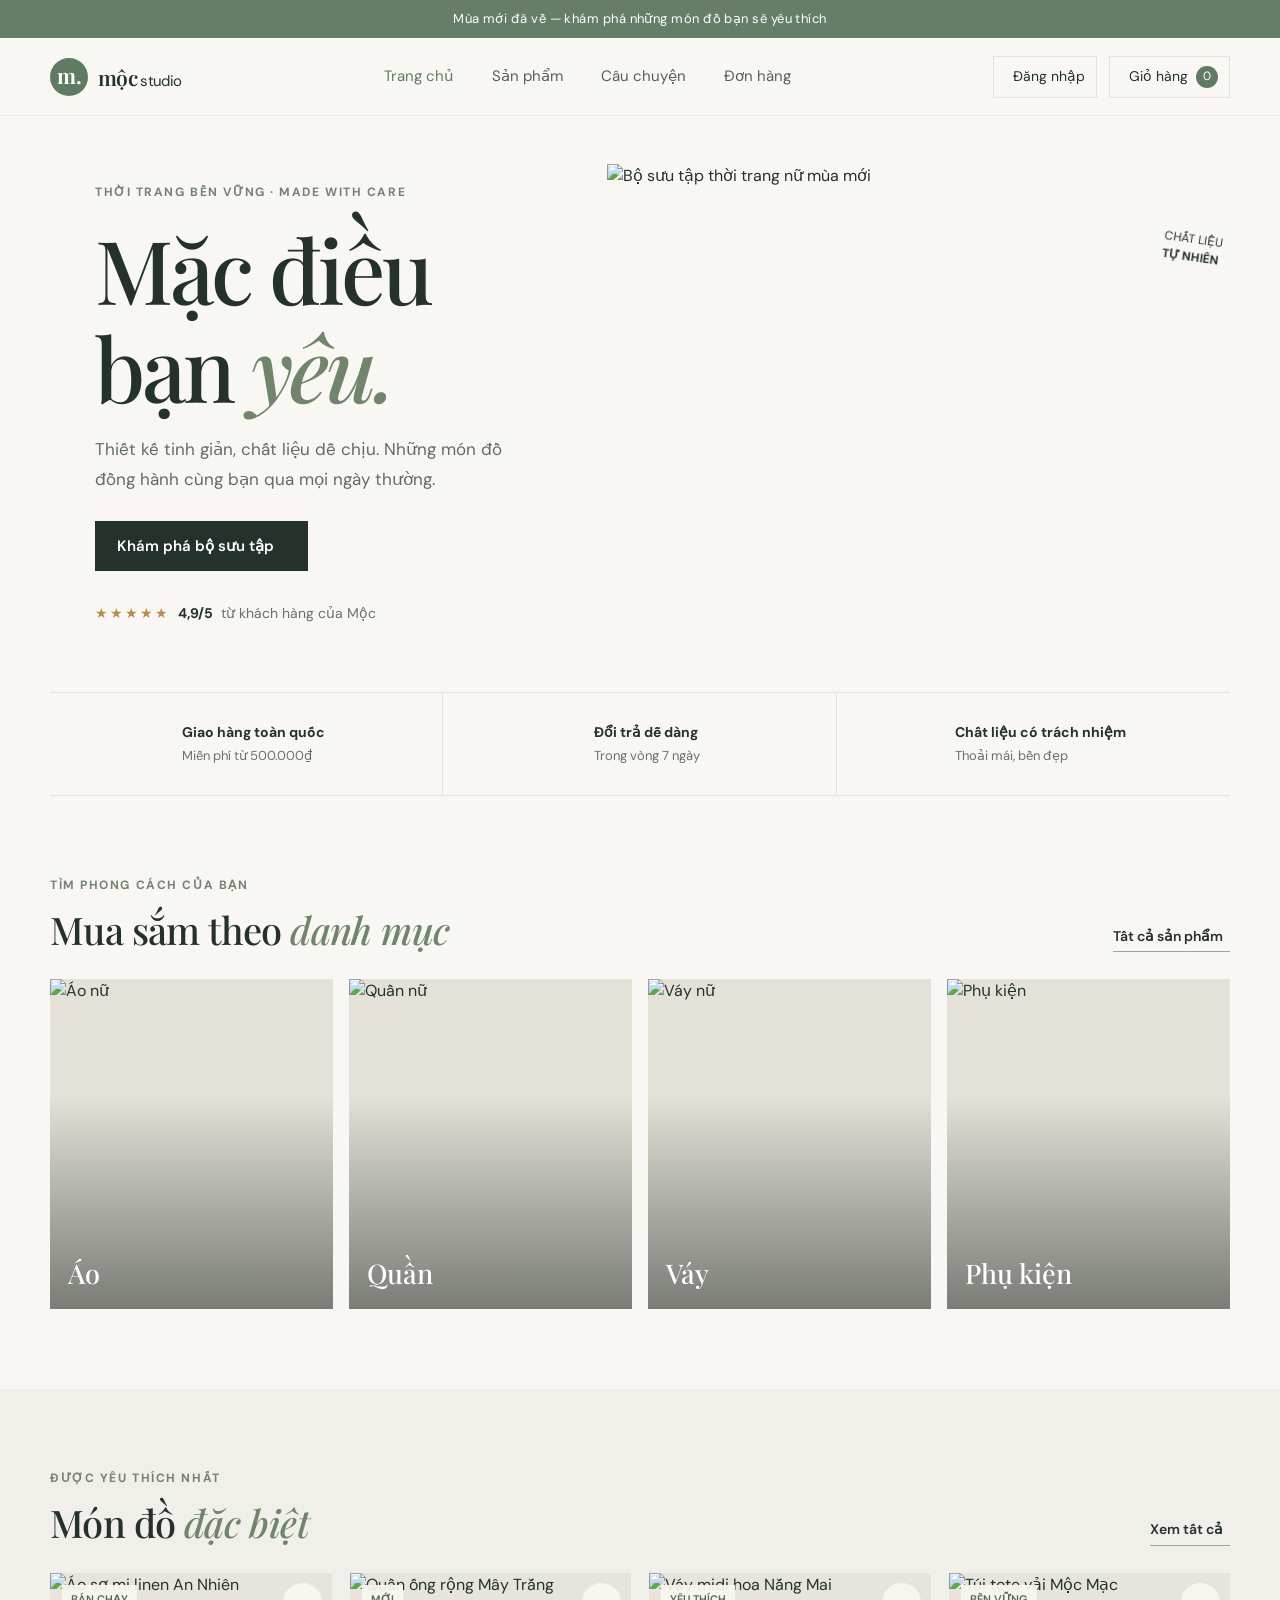
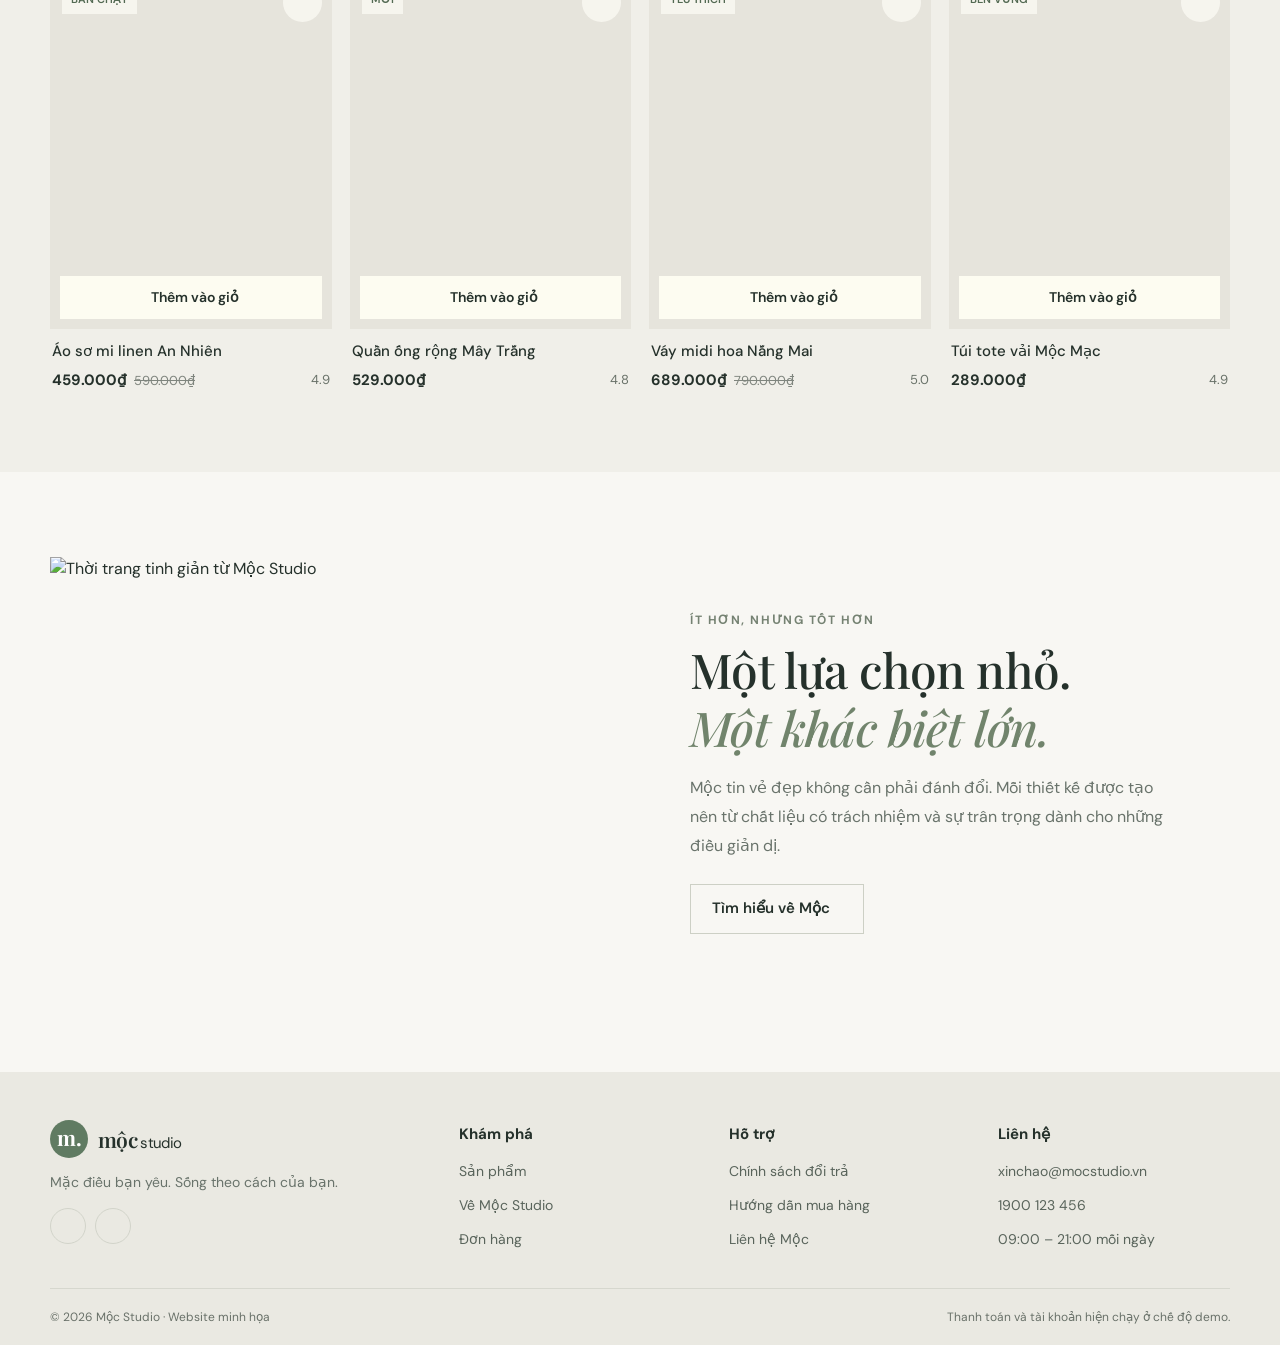
==== index.html @ c6d2988d "Add Mộc Studio storefront" ====
<!doctype html>
<html lang="vi">

<head>
  <meta charset="utf-8">
  <meta name="viewport" content="width=device-width, initial-scale=1">
  <meta name="description"
    content="Mộc Studio — thời trang nữ tối giản, chất liệu tự nhiên, dành cho nhịp sống hiện đại.">
  <meta name="theme-color" content="#f7f6f2">
  <title>Mộc Studio — Mặc điều bạn yêu</title>
  <link rel="preconnect" href="https://fonts.googleapis.com">
  <link rel="preconnect" href="https://fonts.gstatic.com" crossorigin>
  <link
    href="https://fonts.googleapis.com/css2?family=DM+Sans:wght@400;500;600;700&family=Playfair+Display:wght@500;600;700&display=swap"
    rel="stylesheet">
  <link rel="stylesheet" href="styles.css">
  <script src="https://unpkg.com/lucide@latest" defer></script>
  <script src="js/data.js" defer></script>
  <script src="js/auth.js" defer></script>
  <script src="js/ui.js" defer></script>
  <script src="js/home.js" defer></script>
</head>

<body>
  <div class="announcement">Mùa mới đã về — khám phá những món đồ bạn sẽ yêu thích</div>
  <div id="site-header"></div>
  <main>
    <section class="hero page-wrap">
      <div class="hero-copy">
        <p class="eyebrow">THỜI TRANG BỀN VỮNG · MADE WITH CARE</p>
        <h1>Mặc điều<br>bạn <em>yêu.</em></h1>
        <p class="lead">Thiết kế tinh giản, chất liệu dễ chịu. Những món đồ đồng hành cùng bạn qua mọi ngày thường.</p>
        <a class="button button-dark" href="products.html">Khám phá bộ sưu tập <i data-lucide="arrow-right"></i></a>
        <div class="hero-proof"><span>★★★★★</span><strong>4,9/5</strong><span>từ khách hàng của Mộc</span></div>
      </div>
      <div class="hero-photo">
        <img src="https://images.unsplash.com/photo-1483985988355-763728e1935b?auto=format&fit=crop&w=1200&q=85"
          alt="Bộ sưu tập thời trang nữ mùa mới">
        <span class="photo-note">CHẤT LIỆU<br><strong>TỰ NHIÊN</strong></span>
      </div>
    </section>
    <section class="benefits page-wrap" aria-label="Lợi ích mua sắm">
      <div><i data-lucide="truck"></i><span><strong>Giao hàng toàn quốc</strong><small>Miễn phí từ
            500.000₫</small></span></div>
      <div><i data-lucide="refresh-cw"></i><span><strong>Đổi trả dễ dàng</strong><small>Trong vòng 7 ngày</small></span>
      </div>
      <div><i data-lucide="leaf"></i><span><strong>Chất liệu có trách nhiệm</strong><small>Thoải mái, bền
            đẹp</small></span></div>
    </section>
    <section class="page-wrap section-space">
      <div class="section-head">
        <div>
          <p class="eyebrow">TÌM PHONG CÁCH CỦA BẠN</p>
          <h2>Mua sắm theo <em>danh mục</em></h2>
        </div><a class="text-link" href="products.html">Tất cả sản phẩm <i data-lucide="arrow-up-right"></i></a>
      </div>
      <div class="category-grid">
        <a class="category-card" href="products.html?category=Áo"><img
            src="https://images.unsplash.com/photo-1564257577-6a1a4a4d10a1?auto=format&fit=crop&w=700&q=80" alt="Áo nữ"
            loading="lazy"><span>Áo <i data-lucide="arrow-up-right"></i></span></a>
        <a class="category-card" href="products.html?category=Quần"><img
            src="https://images.unsplash.com/photo-1541099649105-f69ad21f3246?auto=format&fit=crop&w=700&q=80"
            alt="Quần nữ" loading="lazy"><span>Quần <i data-lucide="arrow-up-right"></i></span></a>
        <a class="category-card" href="products.html?category=Váy"><img
            src="https://images.unsplash.com/photo-1595777457583-95e059d581b8?auto=format&fit=crop&w=700&q=80"
            alt="Váy nữ" loading="lazy"><span>Váy <i data-lucide="arrow-up-right"></i></span></a>
        <a class="category-card" href="products.html?category=Phụ%20kiện"><img
            src="https://images.unsplash.com/photo-1490481651871-ab68de25d43d?auto=format&fit=crop&w=700&q=80"
            alt="Phụ kiện" loading="lazy"><span>Phụ kiện <i data-lucide="arrow-up-right"></i></span></a>
      </div>
    </section>
    <section class="muted-section section-space">
      <div class="page-wrap">
        <div class="section-head">
          <div>
            <p class="eyebrow">ĐƯỢC YÊU THÍCH NHẤT</p>
            <h2>Món đồ <em>đặc biệt</em></h2>
          </div><a class="text-link" href="products.html">Xem tất cả <i data-lucide="arrow-up-right"></i></a>
        </div>
        <div class="product-grid" id="featured-products" aria-live="polite"></div>
      </div>
    </section>
    <section class="story-strip page-wrap">
      <img src="https://images.unsplash.com/photo-1539109136881-3be0616acf4b?auto=format&fit=crop&w=900&q=85"
        alt="Thời trang tinh giản từ Mộc Studio" loading="lazy">
      <div>
        <p class="eyebrow">ÍT HƠN, NHƯNG TỐT HƠN</p>
        <h2>Một lựa chọn nhỏ.<br><em>Một khác biệt lớn.</em></h2>
        <p>Mộc tin vẻ đẹp không cần phải đánh đổi. Mỗi thiết kế được tạo nên từ chất liệu có trách nhiệm và sự trân
          trọng dành cho những điều giản dị.</p><a class="button button-outline" href="about.html">Tìm hiểu về Mộc <i
            data-lucide="arrow-right"></i></a>
      </div>
    </section>
  </main>
  <div id="site-footer"></div>
  <div id="toast" class="toast" role="status" aria-live="polite"></div>
</body>

</html>
---- styles.css ----
:root {
  --ink: #25312b;
  --muted: #69736b;
  --paper: #f8f7f3;
  --white: #fff;
  --green: #607b62;
  --line: #e4e4dc;
  --serif: "Playfair Display", Georgia, serif;
  --sans: "DM Sans", Arial, sans-serif;
  --content: 1180px;
}

* {
  box-sizing: border-box;
}

html {
  scroll-behavior: smooth;
  scroll-padding-top: 100px;
}

body {
  margin: 0;
  color: var(--ink);
  background: var(--paper);
  font: 16px/1.55 var(--sans);
  -webkit-font-smoothing: antialiased;
}

button,
input,
select,
textarea {
  font: inherit;
}

button,
a {
  -webkit-tap-highlight-color: transparent;
}

button:focus-visible,
a:focus-visible,
input:focus-visible,
select:focus-visible,
textarea:focus-visible {
  outline: 3px solid #82957a;
  outline-offset: 3px;
}

a {
  color: inherit;
  text-decoration: none;
}

button {
  color: inherit;
}

img {
  max-width: 100%;
}

h1,
h2,
h3,
p {
  margin-top: 0;
}

h1,
h2 {
  line-height: 1.2;
}

h1 {
  margin-bottom: 14px;
  font: 500 clamp(38px, 5.3vw, 64px)/1.12 var(--serif);
  letter-spacing: -1.3px;
}

h2 {
  font: 500 clamp(28px, 3vw, 38px)/1.2 var(--serif);
  letter-spacing: -.6px;
}

h1 em,
h2 em {
  color: #71846c;
  font-weight: 500;
}

.page-wrap {
  width: min(var(--content), 100% - 64px);
  margin-inline: auto;
}

.page-main {
  min-height: 55vh;
  padding-top: 30px;
  padding-bottom: 85px;
}

.announcement {
  padding: 9px 20px;
  background: #667e68;
  color: white;
  text-align: center;
  font-size: 13px;
  letter-spacing: .035em;
}

.site-header {
  position: sticky;
  top: 0;
  z-index: 20;
  height: 78px;
  padding: 0 max(32px, calc((100vw - var(--content))/2));
  display: flex;
  align-items: center;
  justify-content: space-between;
  gap: 25px;
  border-bottom: 1px solid #25312b10;
  background: #f8f7f3f5;
  backdrop-filter: blur(12px);
}

.brand {
  display: inline-flex;
  flex: 0 0 auto;
  align-items: center;
  gap: 10px;
}

.brand-mark {
  width: 38px;
  height: 38px;
  display: grid;
  place-items: center;
  border-radius: 50%;
  background: var(--green);
  color: white;
  font: 700 21px var(--serif);
  padding-bottom: 4px;
}

.brand-name {
  font: 600 21px var(--serif);
  letter-spacing: -.6px;
}

.brand-name span {
  margin-left: 3px;
  font: 400 15px var(--sans);
}

.main-nav {
  display: flex;
  align-items: center;
  gap: clamp(18px, 3vw, 38px);
}

.nav-link {
  padding: 8px 0;
  color: #566058;
  font-size: 15px;
  transition: color .2s;
}

.nav-link:hover,
.nav-link.active {
  color: var(--green);
}

.header-actions {
  display: flex;
  align-items: center;
  gap: 12px;
}

.header-account,
.header-cart,
.mobile-menu-button {
  min-height: 42px;
  display: inline-flex;
  align-items: center;
  justify-content: center;
  gap: 8px;
  padding: 0 11px;
  border: 1px solid var(--line);
  background: transparent;
  cursor: pointer;
  font-size: 14px;
}

.header-account:hover,
.header-cart:hover,
.mobile-menu-button:hover {
  background: white;
}

.header-account svg,
.header-cart svg,
.mobile-menu-button svg {
  width: 18px;
  height: 18px;
}

.cart-count {
  min-width: 22px;
  height: 22px;
  display: inline-grid;
  place-items: center;
  padding: 0 5px;
  border-radius: 20px;
  background: var(--green);
  color: white;
  font-size: 12px;
}

.mobile-menu-button {
  display: none;
}

.site-footer {
  padding: 48px 0 0;
  background: #eae9e2;
}

.footer-main {
  display: grid;
  grid-template-columns: 1.6fr 1fr 1fr 1fr;
  gap: 38px;
  padding-bottom: 38px;
}

.footer-brand p {
  margin: 14px 0;
  color: var(--muted);
  font-size: 14px;
}

.footer-socials {
  display: flex;
  gap: 9px;
}

.footer-socials a {
  width: 36px;
  height: 36px;
  display: grid;
  place-items: center;
  border: 1px solid #d2d4ca;
  border-radius: 50%;
}

.footer-socials svg {
  width: 17px;
}

.footer-column {
  display: grid;
  align-content: start;
  justify-items: start;
  gap: 12px;
  color: #59645b;
  font-size: 14px;
}

.footer-column strong {
  margin: 3px 0;
  color: var(--ink);
  font-size: 15px;
}

.footer-column a:hover {
  color: var(--green);
}

.footer-bottom {
  min-height: 57px;
  display: flex;
  align-items: center;
  justify-content: space-between;
  gap: 15px;
  border-top: 1px solid #d6d7ce;
  color: #697169;
  font-size: 12px;
}

.eyebrow {
  margin-bottom: 12px;
  color: #758272;
  font-size: 12px;
  font-weight: 700;
  letter-spacing: .13em;
}

.lead {
  max-width: 600px;
  color: #626c64;
  font-size: 18px;
  line-height: 1.75;
}

.button {
  min-height: 50px;
  display: inline-flex;
  align-items: center;
  justify-content: center;
  gap: 12px;
  padding: 0 21px;
  border: 1px solid transparent;
  cursor: pointer;
  font-size: 15px;
  font-weight: 600;
  transition: transform .2s, background .2s, border-color .2s;
}

.button:hover {
  transform: translateY(-2px);
}

.button svg {
  width: 18px;
  height: 18px;
}

.button-dark {
  background: var(--ink);
  color: white;
}

.button-dark:hover {
  background: #3e5944;
}

.button-outline {
  border-color: #cdd0c5;
  background: transparent;
  color: var(--ink);
}

.button-outline:hover {
  border-color: var(--green);
  background: white;
}

.full-width {
  width: 100%;
}

.hero {
  min-height: 555px;
  display: grid;
  grid-template-columns: .9fr 1.1fr;
  align-items: center;
  gap: 48px;
  padding-top: 48px;
  padding-bottom: 48px;
}

.hero-copy {
  padding-left: clamp(0px, 4vw, 45px);
}

.hero h1 {
  margin: 18px 0;
  font-size: clamp(59px, 7vw, 88px);
  letter-spacing: -3px;
}

.hero-copy>.lead {
  max-width: 430px;
  margin-bottom: 27px;
  font-size: 17px;
}

.hero-photo {
  height: 480px;
  position: relative;
}

.hero-photo>img {
  width: 100%;
  height: 100%;
  object-fit: cover;
}

.photo-note {
  position: absolute;
  top: 32px;
  right: -15px;
  width: 105px;
  height: 105px;
  display: grid;
  place-content: center;
  border-radius: 50%;
  background: var(--paper);
  font-size: 12px;
  line-height: 1.45;
  transform: rotate(8deg);
}

.hero-proof {
  display: flex;
  align-items: center;
  gap: 8px;
  margin-top: 32px;
  color: var(--muted);
  font-size: 14px;
}

.hero-proof span:first-child {
  color: #b58d49;
  letter-spacing: 2px;
}

.hero-proof strong {
  color: var(--ink);
}

.benefits {
  min-height: 104px;
  display: grid;
  grid-template-columns: repeat(3, 1fr);
  border-top: 1px solid var(--line);
  border-bottom: 1px solid var(--line);
}

.benefits>div {
  display: flex;
  align-items: center;
  justify-content: center;
  gap: 15px;
  border-right: 1px solid var(--line);
}

.benefits>div:last-child {
  border: 0;
}

.benefits svg {
  width: 25px;
  height: 25px;
  color: var(--green);
}

.benefits span {
  display: grid;
  gap: 3px;
}

.benefits strong {
  font-size: 14px;
}

.benefits small {
  color: var(--muted);
  font-size: 13px;
}

.section-space {
  padding-top: 80px;
  padding-bottom: 80px;
}

.section-head {
  display: flex;
  align-items: end;
  justify-content: space-between;
  gap: 20px;
  margin-bottom: 27px;
}

.section-head h2 {
  margin-bottom: 0;
}

.text-link {
  display: inline-flex;
  align-items: center;
  gap: 7px;
  border-bottom: 1px solid #9da795;
  padding-bottom: 4px;
  font-size: 14px;
  font-weight: 600;
  white-space: nowrap;
}

.text-link svg {
  width: 16px;
}

.category-grid {
  display: grid;
  grid-template-columns: repeat(4, minmax(0, 1fr));
  gap: 16px;
}

.category-card {
  height: clamp(220px, 27vw, 330px);
  position: relative;
  overflow: hidden;
  background: #e3e1d8;
}

.category-card::after {
  position: absolute;
  inset: 35% 0 0;
  background: linear-gradient(transparent, #101a1580);
  content: "";
}

.category-card img {
  width: 100%;
  height: 100%;
  object-fit: cover;
  transition: transform .4s;
}

.category-card:hover img {
  transform: scale(1.04);
}

.category-card>span {
  position: absolute;
  z-index: 1;
  right: 18px;
  bottom: 18px;
  left: 18px;
  display: flex;
  justify-content: space-between;
  align-items: center;
  color: white;
  font: 500 27px var(--serif);
}

.category-card svg {
  width: 19px;
}

.muted-section {
  background: #f0efe9;
}

.product-grid {
  display: grid;
  grid-template-columns: repeat(4, minmax(0, 1fr));
  gap: 24px 18px;
}

.product-card {
  min-width: 0;
  animation: rise-in .3s ease both;
}

@keyframes rise-in {
  from {
    opacity: 0;
    transform: translateY(8px);
  }

  to {
    opacity: 1;
    transform: translateY(0);
  }
}

.product-image-wrap {
  position: relative;
  overflow: hidden;
  aspect-ratio: .79;
  background: #e6e4dc;
}

.product-image-wrap>img {
  width: 100%;
  height: 100%;
  display: block;
  object-fit: cover;
  transition: transform .4s;
}

.product-card:hover .product-image-wrap>img {
  transform: scale(1.035);
}

.product-badge {
  position: absolute;
  top: 12px;
  left: 12px;
  padding: 6px 9px;
  background: #f8f7f0ed;
  color: #536a53;
  font-size: 11px;
  font-weight: 600;
}

.wishlist-button {
  position: absolute;
  top: 10px;
  right: 10px;
  width: 39px;
  height: 39px;
  display: grid;
  place-items: center;
  border: 0;
  border-radius: 50%;
  background: #f8f7f0ed;
  cursor: pointer;
}

.wishlist-button svg {
  width: 19px;
}

.wishlist-button.is-liked {
  color: #bf6f65;
}

.wishlist-button.is-liked svg {
  fill: #bf6f65;
}

.quick-add {
  position: absolute;
  right: 10px;
  bottom: 10px;
  left: 10px;
  min-height: 43px;
  display: flex;
  align-items: center;
  justify-content: center;
  gap: 8px;
  border: 0;
  background: #fffef4ed;
  cursor: pointer;
  font-size: 14px;
  font-weight: 600;
  transition: background .2s;
}

.quick-add:hover {
  background: white;
}

.quick-add svg {
  width: 18px;
}

.product-info {
  padding: 12px 2px 0;
}

.product-name {
  margin-bottom: 7px;
  font-size: 15px;
  font-weight: 500;
  line-height: 1.4;
}

.product-meta {
  display: flex;
  flex-wrap: wrap;
  align-items: center;
  justify-content: space-between;
  gap: 7px;
}

.product-price {
  font-size: 15px;
  font-weight: 700;
}

.product-old-price {
  margin-left: 7px;
  color: #7f857e;
  font-size: 13px;
  text-decoration: line-through;
  font-weight: 400;
}

.product-rating {
  display: inline-flex;
  align-items: center;
  gap: 4px;
  color: #687168;
  font-size: 13px;
}

.product-rating svg {
  width: 15px;
  height: 15px;
  fill: #b58d49;
  color: #b58d49;
}

.hero-proof,
.hero-photo,
.story-strip>img {
  animation: appear .5s ease both;
}

@keyframes appear {
  from {
    opacity: 0;
  }

  to {
    opacity: 1;
  }
}

.story-strip {
  display: grid;
  grid-template-columns: 1fr 1fr;
  align-items: center;
  gap: clamp(35px, 8vw, 100px);
  padding-top: 85px;
  padding-bottom: 85px;
}

.story-strip>img {
  width: 100%;
  height: 430px;
  object-fit: cover;
}

.story-strip h2 {
  margin-bottom: 18px;
  font-size: clamp(33px, 4vw, 48px);
}

.story-strip p:not(.eyebrow) {
  max-width: 480px;
  margin-bottom: 23px;
  color: var(--muted);
  font-size: 16px;
  line-height: 1.8;
}

.breadcrumbs {
  display: flex;
  align-items: center;
  gap: 10px;
  margin: 0 0 29px;
  color: var(--muted);
  font-size: 14px;
}

.breadcrumbs a:hover {
  color: var(--green);
}

.page-title-row {
  margin-bottom: 32px;
}

.page-title-row h1 {
  margin-bottom: 9px;
}

.page-title-row .lead {
  margin-bottom: 0;
}

.catalog-tools {
  display: flex;
  align-items: center;
  justify-content: space-between;
  gap: 20px;
  padding: 16px 0;
  border-top: 1px solid var(--line);
  border-bottom: 1px solid var(--line);
}

.search-field {
  width: min(520px, 65%);
  min-height: 49px;
  display: flex;
  align-items: center;
  gap: 10px;
  padding: 0 13px;
  border: 1px solid #dfe0d8;
  background: white;
}

.search-field>svg {
  width: 20px;
  color: #778076;
}

.search-field input {
  width: 100%;
  height: 46px;
  border: 0;
  outline: 0;
  background: transparent;
  font-size: 15px;
}

.search-field button {
  border: 0;
  background: transparent;
  cursor: pointer;
}

.search-field button svg {
  width: 19px;
}

.sort-control {
  display: flex;
  align-items: center;
  gap: 8px;
  color: #5f695f;
  font-size: 14px;
  white-space: nowrap;
}

.sort-control select {
  min-height: 42px;
  padding: 0 8px;
  border: 1px solid var(--line);
  background: var(--paper);
  color: var(--ink);
}

.catalog-layout {
  display: grid;
  grid-template-columns: 220px 1fr;
  gap: 34px;
  padding-top: 25px;
}

.filters {
  align-self: start;
  padding: 18px;
  border: 1px solid var(--line);
  background: #fffefa;
}

.filters h2 {
  margin: 0 0 19px;
  font: 500 23px var(--serif);
}

.filter-title {
  margin: 18px 0 9px;
  font-size: 15px;
  font-weight: 700;
}

.category-filters {
  display: grid;
  gap: 3px;
}

.category-filter {
  min-height: 39px;
  display: flex;
  justify-content: space-between;
  align-items: center;
  padding: 0 8px;
  border: 0;
  background: transparent;
  text-align: left;
  cursor: pointer;
  font-size: 14px;
}

.category-filter.active {
  background: #edf0e9;
  color: #425e45;
  font-weight: 700;
}

.price-filter {
  display: grid;
  gap: 6px;
  margin: 10px 0;
  color: var(--muted);
  font-size: 13px;
}

.price-filter input {
  width: 100%;
  min-height: 40px;
  padding: 0 9px;
  border: 1px solid var(--line);
  background: white;
}

.filter-reset {
  width: 100%;
  min-height: 42px;
  margin-top: 15px;
  font-size: 14px;
}

.catalog-results {
  min-width: 0;
}

.results-summary {
  min-height: 35px;
  display: flex;
  justify-content: space-between;
  gap: 12px;
  color: var(--muted);
  font-size: 14px;
}

.results-summary #search-hint {
  text-align: right;
}

.catalog-results .product-grid {
  grid-template-columns: repeat(3, minmax(0, 1fr));
  gap: 24px 16px;
}

.empty-state {
  padding: 70px 20px;
  text-align: center;
}

.empty-state>svg {
  width: 40px;
  height: 40px;
  color: #71846c;
}

.empty-state h2 {
  margin: 15px 0 9px;
  font-size: 27px;
}

.empty-state p {
  color: var(--muted);
  font-size: 15px;
}

.empty-state .button {
  margin-top: 10px;
}

.account-page {
  min-height: 70vh;
  display: grid;
  place-items: center;
  padding-top: 55px;
  padding-bottom: 70px;
}

.account-card {
  width: min(520px, 100%);
  padding: clamp(24px, 6vw, 45px);
  border: 1px solid var(--line);
  background: #fffefa;
  box-shadow: 0 14px 45px #252b200a;
}

.account-card h1 {
  font-size: clamp(34px, 5vw, 46px);
}

.account-intro {
  margin-bottom: 23px;
  color: var(--muted);
  font-size: 16px;
}

.auth-tabs {
  display: grid;
  grid-template-columns: 1fr 1fr;
  border-bottom: 1px solid var(--line);
}

.auth-tab {
  padding: 12px;
  border: 0;
  border-bottom: 2px solid transparent;
  background: transparent;
  color: var(--muted);
  cursor: pointer;
  font-size: 15px;
}

.auth-tab.active {
  border-bottom-color: var(--green);
  color: var(--ink);
  font-weight: 700;
}

.account-form {
  display: grid;
  gap: 15px;
  padding-top: 19px;
}

.account-form label,
.checkout-fields label {
  display: grid;
  gap: 7px;
  font-size: 14px;
  font-weight: 600;
}

.account-form input,
.checkout-fields input,
.checkout-fields textarea {
  width: 100%;
  min-height: 48px;
  padding: 10px 12px;
  border: 1px solid #dfe0d8;
  outline: 0;
  background: white;
  font-size: 15px;
}

.account-form input:focus,
.checkout-fields input:focus,
.checkout-fields textarea:focus {
  border-color: var(--green);
}

.account-form>.button {
  width: 100%;
  margin-top: 3px;
}

.form-message {
  min-height: 22px;
  margin: 0;
  color: #a73f36;
  font-size: 14px;
}

.form-message.success {
  color: #466c48;
}

.field-hint {
  color: var(--muted);
  font-size: 12px;
  font-weight: 400;
}

.demo-notice {
  display: flex;
  align-items: flex-start;
  gap: 9px;
  margin: 20px 0 0;
  padding: 12px;
  background: #eff1eb;
  color: #596b56;
  font-size: 13px;
  line-height: 1.6;
}

.demo-notice svg {
  width: 17px;
  height: 17px;
  flex: 0 0 auto;
}

.profile-links {
  display: grid;
  gap: 12px;
}

.profile-links .button {
  width: 100%;
}

.cart-layout {
  display: grid;
  grid-template-columns: 1fr 340px;
  align-items: start;
  gap: 35px;
  margin-top: 25px;
}

.cart-line {
  display: grid;
  grid-template-columns: 110px 1fr auto;
  gap: 18px;
  padding: 18px 0;
  border-bottom: 1px solid var(--line);
}

.cart-line>img {
  width: 110px;
  height: 130px;
  object-fit: cover;
  background: #e7e5de;
}

.cart-line-info {
  display: flex;
  flex-direction: column;
  align-items: flex-start;
  gap: 9px;
}

.cart-line-info strong {
  font-size: 16px;
}

.cart-line-info>span {
  color: var(--muted);
  font-size: 14px;
}

.quantity-control {
  display: flex;
  align-items: center;
  border: 1px solid var(--line);
}

.quantity-control button {
  width: 39px;
  height: 38px;
  border: 0;
  background: transparent;
  cursor: pointer;
  font-size: 20px;
}

.quantity-control span {
  min-width: 31px;
  text-align: center;
}

.remove-item {
  align-self: start;
  padding: 7px;
  border: 0;
  background: transparent;
  color: #69736b;
  cursor: pointer;
}

.remove-item svg {
  width: 19px;
  height: 19px;
}

.cart-line-total {
  align-self: start;
  white-space: nowrap;
  font-size: 15px;
  font-weight: 700;
}

.order-summary {
  position: sticky;
  top: 100px;
  padding: 22px;
  border: 1px solid var(--line);
  background: #fffefa;
}

.order-summary h2 {
  margin: 0 0 19px;
  font-size: 25px;
}

.summary-row {
  display: flex;
  justify-content: space-between;
  gap: 15px;
  padding: 10px 0;
  color: #58635a;
  font-size: 15px;
}

.summary-row strong {
  color: var(--ink);
}

.summary-total {
  margin-top: 4px;
  padding-top: 16px;
  border-top: 1px solid var(--line);
  color: var(--ink);
  font-weight: 700;
}

.summary-total strong {
  font-size: 18px;
}

.shipping-progress {
  margin: 10px 0 15px;
  padding: 11px;
  background: #eef0e9;
  color: #53694f;
  font-size: 13px;
  line-height: 1.5;
}

.continue-link {
  display: block;
  margin-top: 16px;
  text-align: center;
  color: #576759;
  font-size: 14px;
}

.secure-note {
  display: flex;
  align-items: center;
  justify-content: center;
  gap: 7px;
  margin: 17px 0 0;
  color: var(--muted);
  text-align: center;
  font-size: 12px;
}

.secure-note svg {
  width: 17px;
}

.cart-empty {
  display: grid;
  justify-items: center;
  gap: 13px;
  padding: 65px 15px;
  border: 1px dashed #cfd2c8;
  text-align: center;
}

.cart-empty svg {
  width: 42px;
  height: 42px;
  color: var(--green);
}

.cart-empty h2 {
  margin: 0;
  font-size: 27px;
}

.cart-empty p {
  margin: 0;
  color: var(--muted);
  font-size: 15px;
}

.checkout-layout {
  display: grid;
  grid-template-columns: 1fr 370px;
  align-items: start;
  gap: 35px;
  margin-top: 25px;
}

.checkout-fields {
  padding: 24px;
  border: 1px solid var(--line);
  background: #fffefa;
}

.checkout-fields h2 {
  margin: 0 0 19px;
  font-size: 26px;
}

.form-grid {
  display: grid;
  grid-template-columns: 1fr 1fr;
  gap: 15px;
}

.wide-field {
  grid-column: 1 / -1;
}

.checkout-fields textarea {
  min-height: 90px;
  resize: vertical;
}

.payment-heading {
  margin-top: 29px !important;
}

.payment-option {
  display: flex !important;
  grid-template-columns: auto 1fr auto;
  align-items: center;
  gap: 13px !important;
  min-height: 75px;
  margin: 10px 0;
  padding: 13px;
  border: 1px solid var(--line);
  background: white;
  cursor: pointer;
}

.payment-option:has(input:checked) {
  border-color: var(--green);
  background: #f5f7f1;
}

.payment-option input {
  width: 18px;
  min-height: 18px;
  accent-color: var(--green);
}

.payment-option span {
  display: grid;
  gap: 4px;
}

.payment-option strong {
  font-size: 14px;
}

.payment-option small {
  color: var(--muted);
  font-size: 13px;
  font-weight: 400;
}

.payment-option>svg {
  width: 21px;
  color: var(--green);
}

.payment-demo-note {
  margin: 12px 0;
  padding: 13px;
  background: #f4edda;
  color: #705923;
  font-size: 14px;
}

.checkout-items {
  display: grid;
  gap: 11px;
  margin-bottom: 12px;
}

.checkout-item {
  display: flex;
  justify-content: space-between;
  gap: 10px;
  color: #58635a;
  font-size: 14px;
}

.checkout-item strong {
  color: var(--ink);
  white-space: nowrap;
}

.orders-list {
  display: grid;
  gap: 16px;
  margin-top: 28px;
}

.order-card {
  padding: 22px;
  border: 1px solid var(--line);
  background: #fffefa;
}

.order-card-head {
  display: flex;
  justify-content: space-between;
  gap: 15px;
  padding-bottom: 14px;
  border-bottom: 1px solid var(--line);
}

.order-card-head strong {
  font-size: 16px;
}

.order-card-head span,
.order-meta {
  color: var(--muted);
  font-size: 14px;
}

.mock-payment {
  display: flex;
  align-items: center;
  gap: 18px;
  margin: 15px 0;
  padding: 15px;
  border: 1px dashed #c9cec1;
  background: #f4f5ef;
}

.mock-qr {
  width: 112px;
  height: 112px;
  flex: 0 0 112px;
  display: grid;
  place-items: center;
  background: white;
  color: #68736a;
  text-align: center;
  font-size: 12px;
}

.mock-qr img,
.mock-qr canvas {
  display: block;
  max-width: 100%;
}

.mock-payment strong {
  font-size: 14px;
}

.mock-payment p {
  margin: 6px 0 9px;
  color: #626c64;
  font-size: 13px;
  line-height: 1.5;
}

.copy-order-button {
  min-height: 36px;
  padding: 0 10px;
  border: 1px solid #cdd0c5;
  background: transparent;
  cursor: pointer;
  font-size: 13px;
}

.copy-order-button:hover {
  background: white;
}

.order-status {
  align-self: flex-start;
  padding: 6px 10px;
  background: #eef0e9;
  color: #53694f;
  font-size: 13px;
}

.order-products {
  display: grid;
  gap: 10px;
  padding: 15px 0;
}

.order-product {
  display: flex;
  align-items: center;
  justify-content: space-between;
  gap: 15px;
  font-size: 14px;
}

.order-product span:last-child {
  white-space: nowrap;
  font-weight: 600;
}

.order-bottom {
  display: flex;
  align-items: center;
  justify-content: space-between;
  gap: 15px;
  padding-top: 13px;
  border-top: 1px solid var(--line);
}

.order-bottom strong {
  font-size: 16px;
}

.order-bottom button {
  min-height: 39px;
  font-size: 13px;
}

.empty-state-card {
  padding: 50px 20px;
  border: 1px dashed #cfd2c8;
  text-align: center;
}

.empty-state-card p {
  color: var(--muted);
  font-size: 15px;
}

.about-hero {
  max-width: 850px;
  padding: 22px 0 42px;
}

.about-hero h1 {
  font-size: clamp(42px, 6vw, 70px);
}

.about-image {
  height: clamp(270px, 48vw, 580px);
  overflow: hidden;
}

.about-image img {
  width: 100%;
  height: 100%;
  object-fit: cover;
}

.values-grid {
  display: grid;
  grid-template-columns: repeat(3, 1fr);
  gap: 25px;
  padding: 60px 0;
}

.values-grid article {
  padding: 24px;
  border: 1px solid var(--line);
  background: #fffefa;
}

.values-grid svg {
  width: 27px;
  height: 27px;
  color: var(--green);
}

.values-grid h2 {
  margin: 17px 0 9px;
  font-size: 24px;
}

.values-grid p,
.policy-box>p:not(.eyebrow) {
  margin: 0;
  color: var(--muted);
  font-size: 15px;
  line-height: 1.8;
}

.policy-box {
  padding: 35px;
  background: #eceee7;
}

.policy-box h2 {
  margin-bottom: 10px;
}

.policy-box>p:not(.eyebrow) {
  max-width: 680px;
  margin-bottom: 20px;
}

.toast {
  position: fixed;
  z-index: 60;
  right: 24px;
  bottom: 24px;
  max-width: min(460px, calc(100% - 36px));
  padding: 15px 19px;
  background: var(--ink);
  color: white;
  box-shadow: 0 8px 25px #0002;
  font-size: 14px;
  opacity: 0;
  transform: translateY(15px);
  pointer-events: none;
  transition: .25s;
}

.toast.is-visible {
  opacity: 1;
  transform: translateY(0);
}

.toast-error {
  background: #833f36;
}

.page-loader {
  position: fixed;
  z-index: 100;
  inset: 0;
  display: flex;
  flex-direction: column;
  align-items: center;
  justify-content: center;
  gap: 15px;
  background: var(--paper);
  color: #788176;
  font-size: 11px;
  letter-spacing: .12em;
  transition: opacity .35s, visibility .35s;
}

.page-loader.is-hidden {
  opacity: 0;
  visibility: hidden;
}

.loader-track {
  width: 120px;
  height: 3px;
  overflow: hidden;
  background: #dfe1d8;
}

.loader-track i {
  width: 35%;
  height: 100%;
  display: block;
  background: var(--green);
  animation: loader-progress 1s ease-in-out infinite;
}

@keyframes loader-progress {
  from {
    transform: translateX(-110%);
  }

  to {
    transform: translateX(310%);
  }
}

.page-loader {
  position: fixed;
  z-index: 100;
  inset: 0;
  display: grid;
  place-items: center;
  background: var(--paper);
  transition: opacity .35s, visibility .35s;
}

.page-loader.is-hidden {
  opacity: 0;
  visibility: hidden;
}

[hidden] {
  display: none !important;
}

body.no-scroll {
  overflow: hidden;
}

@media (max-width: 1000px) {
  .site-header {
    padding-inline: 25px;
    gap: 15px;
  }

  .main-nav {
    gap: 18px;
  }

  .nav-link {
    font-size: 14px;
  }

  .header-account>span {
    display: none;
  }

  .catalog-results .product-grid {
    grid-template-columns: repeat(2, minmax(0, 1fr));
  }

  .checkout-layout {
    grid-template-columns: minmax(0, 1fr) 320px;
    gap: 20px;
  }
}

@media (max-width: 720px) {
  body {
    font-size: 16px;
  }

  .page-wrap {
    width: min(100% - 36px, var(--content));
  }

  .announcement {
    padding: 8px 12px;
    font-size: 12px;
  }

  .site-header {
    height: 68px;
    padding: 0 18px;
  }

  .brand {
    gap: 7px;
  }

  .brand-mark {
    width: 34px;
    height: 34px;
    font-size: 19px;
  }

  .brand-name {
    font-size: 19px;
  }

  .brand-name span {
    font-size: 13px;
  }

  .mobile-menu-button {
    width: 40px;
    height: 40px;
    display: inline-flex;
    padding: 0;
  }

  .main-nav {
    position: absolute;
    top: 67px;
    right: 0;
    left: 0;
    display: none;
    align-items: stretch;
    gap: 0;
    padding: 9px 18px 15px;
    border-bottom: 1px solid var(--line);
    background: var(--paper);
    box-shadow: 0 12px 22px #202b2012;
  }

  .main-nav.is-open {
    display: flex;
    flex-direction: column;
  }

  .nav-link {
    padding: 13px 4px;
    border-bottom: 1px solid var(--line);
    font-size: 16px;
  }

  .header-actions {
    gap: 7px;
  }

  .header-account,
  .header-cart {
    width: 41px;
    min-height: 41px;
    padding: 0;
  }

  .header-account>span,
  .header-cart>span:not(.cart-count) {
    display: none;
  }

  .page-main {
    padding-top: 23px;
    padding-bottom: 60px;
  }

  .hero {
    min-height: 0;
    grid-template-columns: 1fr;
    gap: 25px;
    padding-top: 40px;
    padding-bottom: 35px;
  }

  .hero-copy {
    padding: 0;
  }

  .hero h1 {
    margin: 14px 0;
    font-size: clamp(58px, 15vw, 78px);
  }

  .hero-copy>.lead {
    font-size: 16px;
  }

  .hero-photo {
    height: 95vw;
    max-height: 490px;
  }

  .benefits {
    grid-template-columns: 1fr;
    padding: 8px 0;
  }

  .benefits>div {
    min-height: 70px;
    justify-content: flex-start;
    padding-left: 10%;
    border-right: 0;
    border-bottom: 1px solid var(--line);
  }

  .benefits>div:last-child {
    border-bottom: 0;
  }

  .section-space {
    padding-top: 55px;
    padding-bottom: 55px;
  }

  .section-head {
    align-items: flex-start;
  }

  .section-head h2 {
    font-size: 29px;
  }

  .section-head>.text-link {
    margin-top: 23px;
    font-size: 13px;
  }

  .category-grid {
    grid-template-columns: repeat(2, minmax(0, 1fr));
    gap: 11px;
  }

  .category-card {
    height: 58vw;
    max-height: 300px;
  }

  .category-card>span {
    right: 12px;
    bottom: 13px;
    left: 12px;
    font-size: 23px;
  }

  .product-grid {
    grid-template-columns: repeat(2, minmax(0, 1fr));
    gap: 22px 12px;
  }

  .product-name,
  .product-price {
    font-size: 14px;
  }

  .product-old-price,
  .product-rating {
    font-size: 12px;
  }

  .product-badge {
    top: 8px;
    left: 8px;
    padding: 5px 7px;
    font-size: 10px;
  }

  .wishlist-button {
    top: 7px;
    right: 7px;
    width: 35px;
    height: 35px;
  }

  .quick-add {
    right: 7px;
    bottom: 7px;
    left: 7px;
    min-height: 39px;
    font-size: 12px;
  }

  .story-strip {
    grid-template-columns: 1fr;
    gap: 25px;
    padding-top: 54px;
    padding-bottom: 54px;
  }

  .story-strip>img {
    height: 85vw;
    max-height: 430px;
  }

  .story-strip h2 {
    font-size: 34px;
  }

  .story-strip p:not(.eyebrow) {
    font-size: 15px;
  }

  .breadcrumbs {
    margin-bottom: 22px;
    font-size: 13px;
  }

  .page-title-row .lead,
  .lead {
    font-size: 16px;
  }

  .catalog-tools {
    align-items: stretch;
    flex-direction: column;
    gap: 11px;
  }

  .search-field {
    width: 100%;
  }

  .sort-control {
    justify-content: space-between;
  }

  .sort-control select {
    flex: 1;
  }

  .catalog-layout {
    grid-template-columns: 1fr;
    gap: 17px;
  }

  .filters {
    padding: 15px;
  }

  .filters h2 {
    margin-bottom: 7px;
    font-size: 21px;
  }

  .category-filters {
    grid-template-columns: repeat(3, 1fr);
  }

  .category-filter {
    justify-content: center;
    padding: 0 5px;
    font-size: 13px;
  }

  .price-filter {
    display: inline-grid;
    width: calc(50% - 7px);
    margin-right: 8px;
  }

  .catalog-results .product-grid {
    grid-template-columns: repeat(2, minmax(0, 1fr));
    gap: 22px 12px;
  }

  .results-summary {
    font-size: 13px;
  }

  .account-page {
    min-height: 68vh;
    padding-top: 32px;
    padding-bottom: 45px;
  }

  .account-card {
    padding: 25px 21px;
  }

  .account-intro {
    font-size: 15px;
  }

  .cart-layout,
  .checkout-layout {
    grid-template-columns: 1fr;
    gap: 22px;
  }

  .order-summary {
    position: static;
  }

  .cart-line {
    grid-template-columns: 82px 1fr auto;
    gap: 11px;
  }

  .cart-line>img {
    width: 82px;
    height: 105px;
  }

  .cart-line-info strong {
    font-size: 14px;
  }

  .cart-line-info>span {
    font-size: 13px;
  }

  .quantity-control button {
    width: 33px;
    height: 34px;
  }

  .cart-line-total {
    grid-column: 2 / -1;
    justify-self: end;
    font-size: 14px;
  }

  .checkout-fields {
    padding: 19px 15px;
  }

  .form-grid {
    grid-template-columns: 1fr;
  }

  .wide-field {
    grid-column: auto;
  }

  .checkout-fields h2 {
    font-size: 24px;
  }

  .order-card {
    padding: 16px;
  }

  .mock-payment {
    align-items: flex-start;
    flex-direction: column;
  }

  .order-card-head {
    flex-wrap: wrap;
  }

  .order-bottom {
    align-items: flex-start;
    flex-direction: column;
  }

  .values-grid {
    grid-template-columns: 1fr;
    gap: 12px;
    padding: 38px 0;
  }

  .policy-box {
    padding: 24px 18px;
  }

  .footer-main {
    grid-template-columns: 1fr 1fr;
    gap: 27px 18px;
  }

  .footer-brand {
    grid-column: 1 / -1;
  }

  .footer-column {
    font-size: 13px;
  }

  .footer-bottom {
    align-items: flex-start;
    justify-content: center;
    flex-direction: column;
    gap: 6px;
    padding: 13px 0;
    font-size: 11px;
  }

  .toast {
    right: 18px;
    bottom: 18px;
    font-size: 13px;
  }
}

@media (prefers-reduced-motion: reduce) {

  *,
  *::before,
  *::after {
    scroll-behavior: auto !important;
    animation-duration: .01ms !important;
    animation-iteration-count: 1 !important;
    transition-duration: .01ms !important;
  }
}

/* Admin dashboard */
.admin-main { width: min(1320px,100% - 64px); }
.admin-heading { display: flex; align-items: center; justify-content: space-between; gap: 24px; margin: 15px 0 25px; }
.admin-heading .lead { margin: 0; font-size: 16px; }
.admin-heading .lead strong { color: var(--ink); }
.admin-warning { display: flex; align-items: flex-start; gap: 12px; margin: 20px 0; padding: 15px 18px; border: 1px solid #e6d7ac; background: #f8f2df; color: #705923; font-size: 14px; line-height: 1.6; }
.admin-warning svg { width: 21px; height: 21px; flex: 0 0 auto; }
.admin-stats { display: grid; grid-template-columns: repeat(4,minmax(0,1fr)); gap: 15px; margin: 25px 0 32px; }
.admin-stats article { min-height: 110px; position: relative; display: grid; align-content: center; gap: 7px; padding: 17px 19px; border: 1px solid var(--line); background: #fffefa; }
.admin-stats article > span { color: var(--muted); font-size: 14px; }
.admin-stats article > strong { font: 600 25px var(--serif); }
.admin-stats article > svg { position: absolute; top: 17px; right: 17px; width: 21px; color: var(--green); }
.admin-tabs { display: flex; gap: 8px; border-bottom: 1px solid var(--line); }
.admin-tab { min-height: 49px; display: inline-flex; align-items: center; gap: 9px; padding: 0 17px; border: 0; border-bottom: 3px solid transparent; background: transparent; color: var(--muted); cursor: pointer; font-size: 15px; }
.admin-tab.active { border-bottom-color: var(--green); color: var(--ink); font-weight: 700; }
.admin-tab svg { width: 18px; height: 18px; }
.admin-panel { padding-top: 23px; }
.admin-section-head { display: flex; align-items: center; justify-content: space-between; gap: 18px; margin-bottom: 19px; }
.admin-section-head h2 { margin: 0 0 4px; font-size: 27px; }
.admin-section-head p { margin: 0; color: var(--muted); font-size: 14px; }
.admin-section-head .button { min-height: 44px; font-size: 14px; }
.admin-search { width: min(440px,100%); min-height: 45px; display: flex; align-items: center; gap: 10px; margin: 18px 0; padding: 0 12px; border: 1px solid var(--line); background: white; }
.admin-search svg { width: 19px; color: var(--muted); }
.admin-search input { width: 100%; min-height: 42px; border: 0; outline: 0; background: transparent; font-size: 14px; }
.admin-table-wrap { overflow-x: auto; border: 1px solid var(--line); background: #fffefa; }
.admin-table { width: 100%; border-collapse: collapse; text-align: left; }
.admin-table th, .admin-table td { padding: 13px 12px; border-bottom: 1px solid var(--line); font-size: 14px; white-space: nowrap; }
.admin-table th { background: #f0f0e9; color: #556156; font-size: 13px; font-weight: 700; }
.admin-table tbody tr:last-child td { border-bottom: 0; }
.admin-product-cell { min-width: 230px; display: flex; align-items: center; gap: 11px; white-space: normal; }
.admin-product-cell img { width: 52px; height: 58px; flex: 0 0 auto; object-fit: cover; background: #eeede6; }
.admin-product-cell > span { display: grid; gap: 3px; }
.admin-product-cell strong { font-size: 14px; line-height: 1.4; }
.admin-product-cell small { color: var(--muted); font-size: 12px; }
.stock-pill, .visibility-pill { display: inline-block; padding: 5px 9px; border-radius: 20px; background: #edf1e9; color: #49634b; font-size: 12px; }
.stock-pill.low-stock { background: #fbefdf; color: #8a5d21; }
.visibility-pill.is-hidden { background: #f0eeee; color: #696969; }
.admin-row-actions { display: flex; gap: 7px; }
.table-action { min-height: 35px; display: inline-flex; align-items: center; gap: 5px; padding: 0 8px; border: 1px solid var(--line); background: white; cursor: pointer; font-size: 12px; }
.table-action svg { width: 15px; height: 15px; }
.table-action:hover { border-color: var(--green); }
.danger-action { color: #90453c; }
.admin-empty { padding: 28px; color: var(--muted); text-align: center; font-size: 15px; }
.admin-order-filter { display: flex; align-items: center; gap: 9px; color: var(--muted); font-size: 14px; }
.admin-order-filter select, .admin-order-controls select, .admin-order-controls input { min-height: 42px; padding: 0 10px; border: 1px solid var(--line); background: white; font-size: 14px; }
.admin-orders { display: grid; gap: 15px; }
.admin-order-card { padding: 19px; border: 1px solid var(--line); background: #fffefa; }
.admin-order-top { display: flex; align-items: flex-start; justify-content: space-between; gap: 15px; padding-bottom: 12px; border-bottom: 1px solid var(--line); color: var(--muted); font-size: 13px; }
.admin-order-top > div { display: grid; gap: 4px; }
.admin-order-top strong { color: var(--ink); font-size: 16px; }
.admin-order-detail { display: grid; grid-template-columns: 1fr 1fr; gap: 20px; padding: 14px 0; }
.admin-order-detail p { margin: 0 0 5px; color: #59645b; font-size: 14px; overflow-wrap: anywhere; }
.admin-order-detail .admin-detail-label { margin-bottom: 9px; color: var(--ink); font-weight: 700; }
.admin-order-detail ul { display: grid; gap: 7px; margin: 0; padding: 0; list-style: none; }
.admin-order-detail li { display: flex; justify-content: space-between; gap: 10px; color: #59645b; font-size: 14px; }
.admin-order-detail li strong { color: var(--ink); white-space: nowrap; }
.admin-order-total { display: flex; justify-content: space-between; gap: 10px; margin-top: 11px !important; padding-top: 9px; border-top: 1px solid var(--line); }
.admin-order-total strong { color: var(--ink); }
.admin-order-controls { display: grid; grid-template-columns: 1fr 1fr 1fr auto; align-items: end; gap: 11px; padding-top: 14px; border-top: 1px solid var(--line); }
.admin-order-controls label { display: grid; gap: 6px; color: var(--muted); font-size: 13px; }
.admin-order-controls select, .admin-order-controls input { width: 100%; min-width: 0; }
.save-order-button { min-height: 42px; white-space: nowrap; font-size: 13px; }
.admin-storage-note { display: flex; align-items: flex-start; gap: 8px; margin: 25px 0 0; color: var(--muted); font-size: 13px; line-height: 1.6; }
.admin-storage-note svg { width: 17px; height: 17px; flex: 0 0 auto; }
.admin-dialog { width: min(600px,calc(100% - 28px)); max-height: min(90vh,850px); padding: 0; border: 1px solid var(--line); background: var(--paper); color: var(--ink); }
.admin-dialog::backdrop { background: #17201999; backdrop-filter: blur(2px); }
.admin-product-form { display: grid; gap: 14px; padding: clamp(20px,5vw,32px); overflow-y: auto; }
.dialog-heading { display: flex; align-items: center; justify-content: space-between; gap: 15px; margin-bottom: 3px; }
.dialog-heading h2 { margin: 0; font-size: 28px; }
.dialog-heading .eyebrow { margin-bottom: 6px; }
.dialog-heading .icon-button { width: 40px; height: 40px; border: 1px solid var(--line); background: white; cursor: pointer; }
.admin-product-form > label, .admin-form-grid > label { display: grid; gap: 6px; font-size: 14px; font-weight: 600; }
.admin-product-form input:not([type="checkbox"]), .admin-product-form select { width: 100%; min-height: 44px; padding: 8px 10px; border: 1px solid #dfe0d8; outline: 0; background: white; font-size: 14px; }
.admin-product-form input:focus, .admin-product-form select:focus { border-color: var(--green); }
.admin-form-grid { display: grid; grid-template-columns: 1fr 1fr; gap: 13px; }
.admin-checkbox { display: flex; align-items: center; gap: 9px; font-size: 14px; }
.admin-checkbox input { width: 18px; height: 18px; accent-color: var(--green); }
.dialog-actions { display: flex; justify-content: flex-end; gap: 10px; padding-top: 5px; }
.dialog-actions .button { min-height: 44px; font-size: 14px; }
.sold-out-badge { top: auto; right: 12px; bottom: 60px; left: 12px; text-align: center; background: #25312be8; color: white; }
.quick-add:disabled { opacity: .75; cursor: not-allowed; }

@media (max-width: 720px) {
  .admin-main { width: min(100% - 36px,1320px); }
  .admin-heading { align-items: flex-start; flex-direction: column; gap: 15px; }
  .admin-heading .button { min-height: 43px; }
  .admin-stats { grid-template-columns: 1fr 1fr; gap: 10px; }
  .admin-stats article { min-height: 95px; padding: 13px; }
  .admin-stats article > span { max-width: 130px; font-size: 13px; }
  .admin-stats article > strong { font-size: 22px; }
  .admin-stats article > svg { top: 12px; right: 12px; width: 18px; }
  .admin-section-head { align-items: flex-start; flex-direction: column; }
  .admin-section-head .button { min-height: 42px; }
  .admin-order-filter { width: 100%; justify-content: space-between; }
  .admin-order-filter select { flex: 1; }
  .admin-table { min-width: 780px; }
  .admin-order-card { padding: 14px; }
  .admin-order-detail { grid-template-columns: 1fr; gap: 13px; }
  .admin-order-controls { grid-template-columns: 1fr 1fr; }
  .save-order-button { width: 100%; }
  .admin-form-grid { grid-template-columns: 1fr; }
}
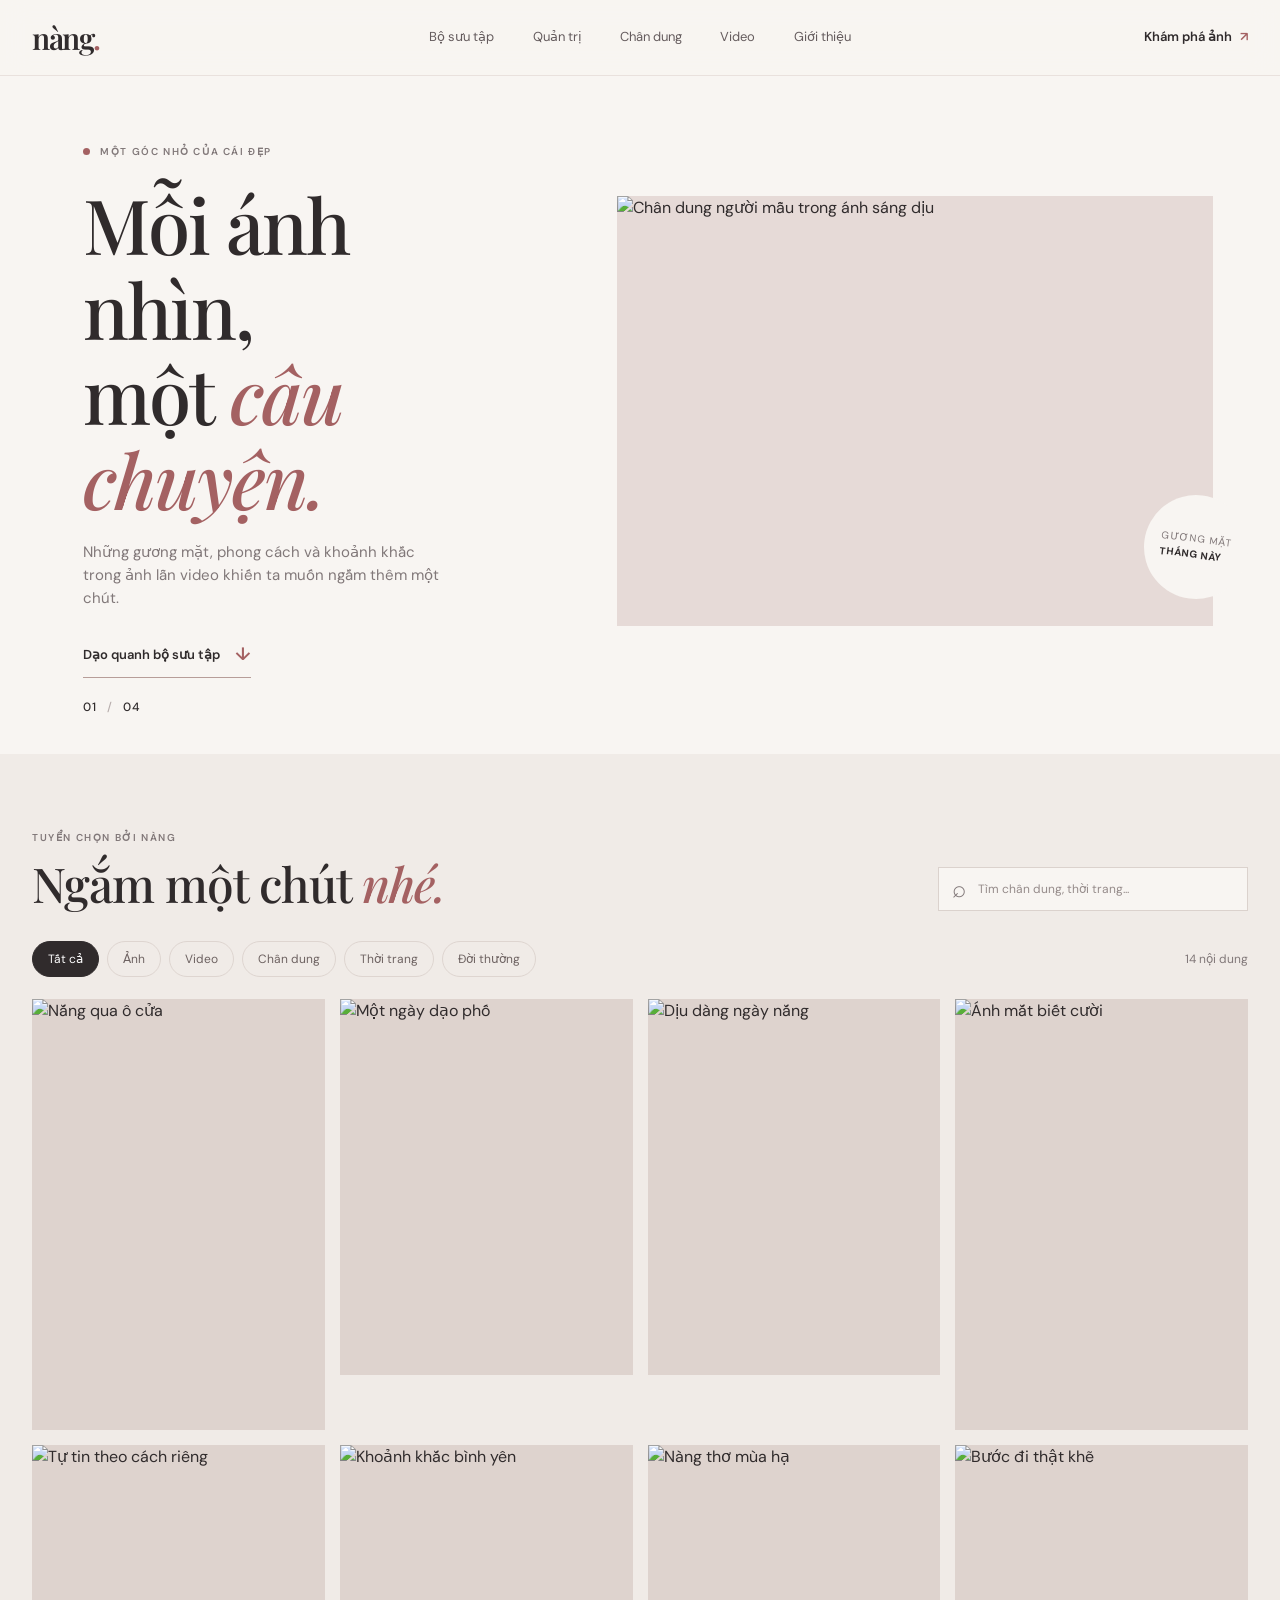
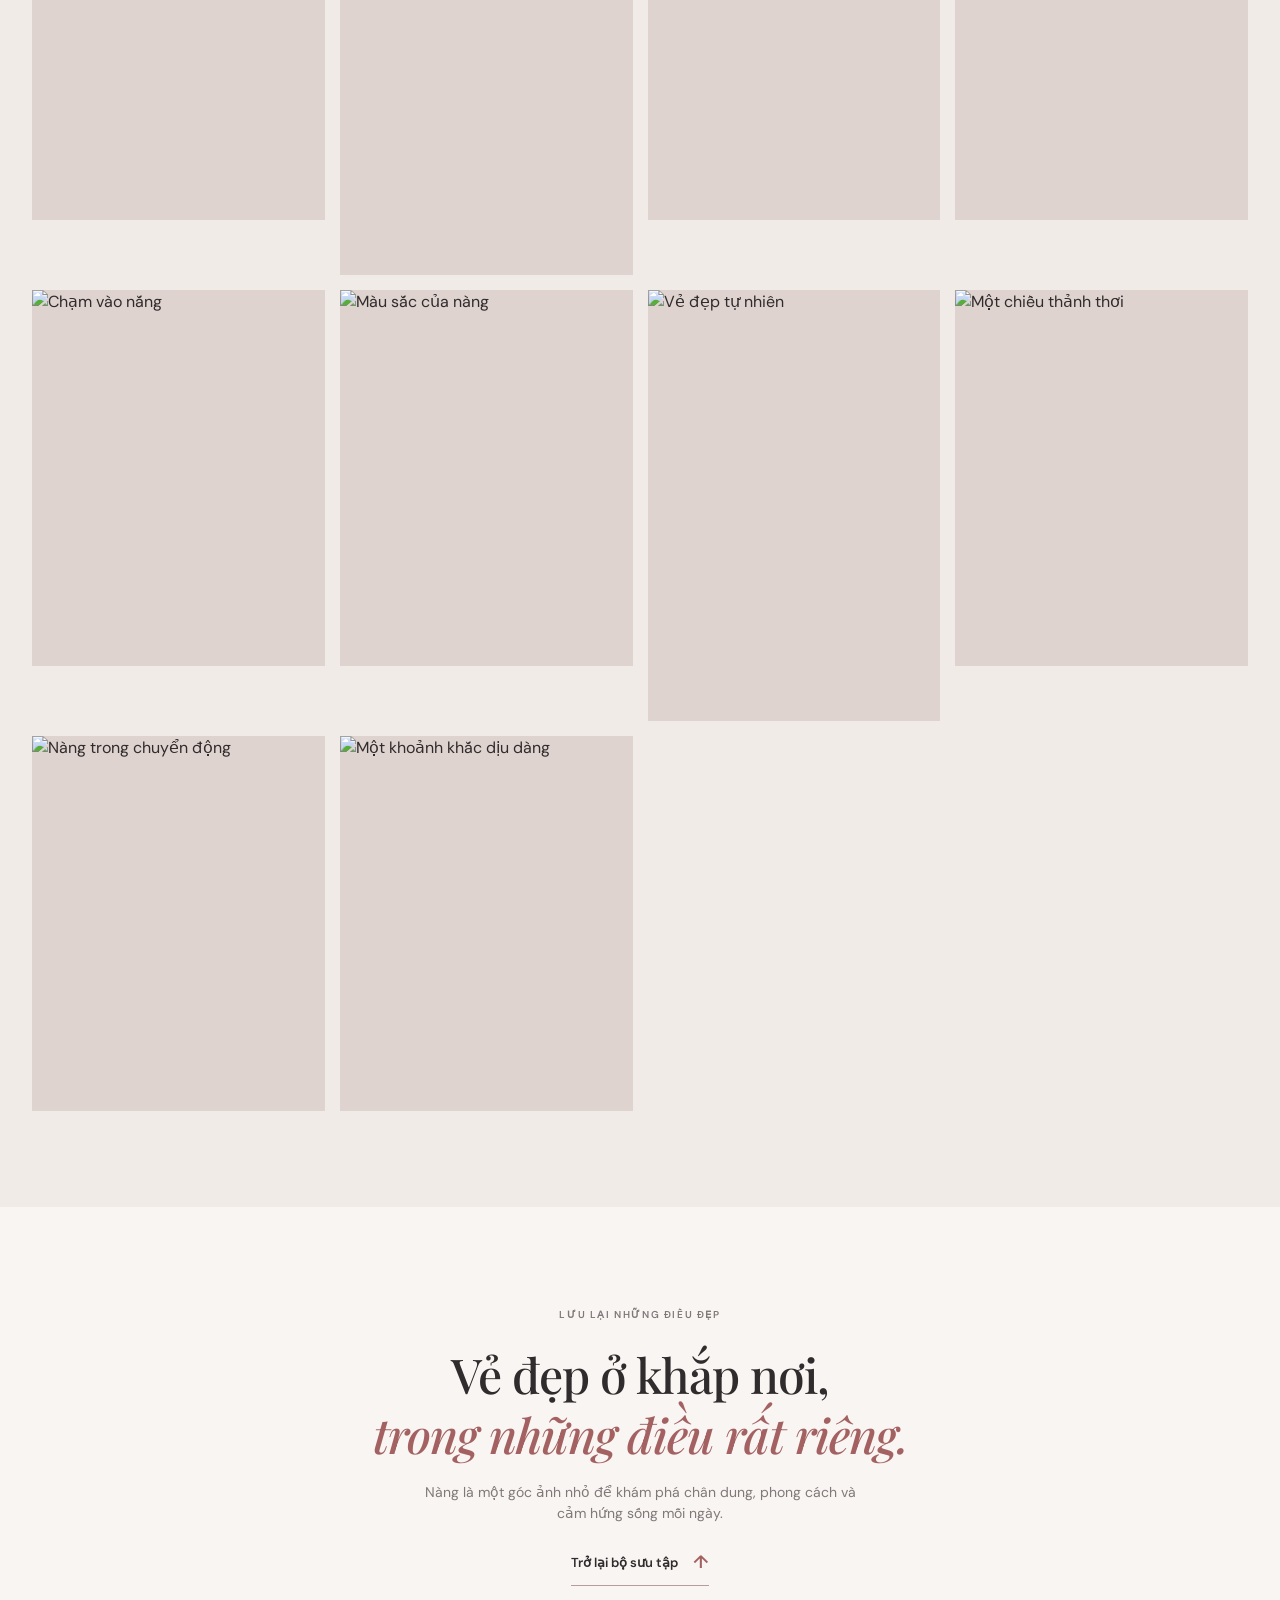
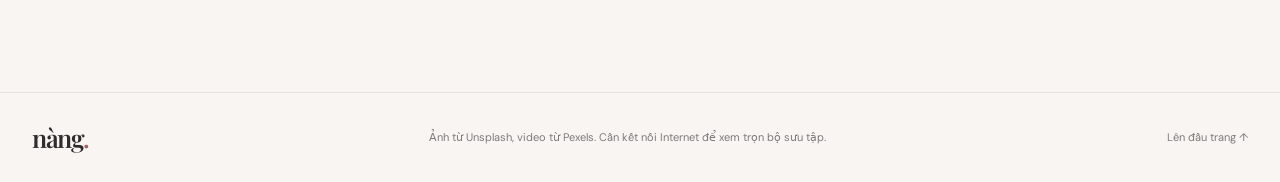
==== commit a0db35cf: "feat: add gallery admin and viewer functionality with media management - Implemented a new gallery a" ====
--- a/index.html
+++ b/index.html
@@ -4,96 +4,101 @@
 <head>
   <meta charset="utf-8">
   <meta name="viewport" content="width=device-width, initial-scale=1">
-  <meta name="description"
-    content="Mộc Studio — thời trang nữ tối giản, chất liệu tự nhiên, dành cho nhịp sống hiện đại.">
-  <meta name="theme-color" content="#f7f6f2">
-  <title>Mộc Studio — Mặc điều bạn yêu</title>
+  <meta name="description" content="Một góc nhỏ ngắm những bức ảnh và video chân dung, thời trang đầy cảm hứng.">
+  <meta name="theme-color" content="#f8f5f2">
+  <title>Nàng — Góc ảnh đẹp</title>
   <link rel="preconnect" href="https://fonts.googleapis.com">
   <link rel="preconnect" href="https://fonts.gstatic.com" crossorigin>
   <link
     href="https://fonts.googleapis.com/css2?family=DM+Sans:wght@400;500;600;700&family=Playfair+Display:wght@500;600;700&display=swap"
     rel="stylesheet">
   <link rel="stylesheet" href="styles.css">
-  <script src="https://unpkg.com/lucide@latest" defer></script>
-  <script src="js/data.js" defer></script>
-  <script src="js/auth.js" defer></script>
-  <script src="js/ui.js" defer></script>
-  <script src="js/home.js" defer></script>
+  <script src="js/gallery.js" defer></script>
 </head>
 
-<body>
-  <div class="announcement">Mùa mới đã về — khám phá những món đồ bạn sẽ yêu thích</div>
-  <div id="site-header"></div>
-  <main>
-    <section class="hero page-wrap">
-      <div class="hero-copy">
-        <p class="eyebrow">THỜI TRANG BỀN VỮNG · MADE WITH CARE</p>
-        <h1>Mặc điều<br>bạn <em>yêu.</em></h1>
-        <p class="lead">Thiết kế tinh giản, chất liệu dễ chịu. Những món đồ đồng hành cùng bạn qua mọi ngày thường.</p>
-        <a class="button button-dark" href="products.html">Khám phá bộ sưu tập <i data-lucide="arrow-right"></i></a>
-        <div class="hero-proof"><span>★★★★★</span><strong>4,9/5</strong><span>từ khách hàng của Mộc</span></div>
+<body class="gallery-page">
+  <header class="gallery-header">
+    <a class="gallery-brand" href="#top" aria-label="Nàng — về đầu trang">nàng<span>.</span></a>
+    <nav class="gallery-nav" aria-label="Điều hướng chính">
+      <a href="#gallery">Bộ sưu tập</a>
+      <a href="admin.html">Quản trị</a>
+      <a href="#gallery" data-filter-link="portrait">Chân dung</a>
+      <a href="#gallery" data-filter-link="video">Video</a>
+      <a href="#about">Giới thiệu</a>
+    </nav>
+    <a class="gallery-header-link" href="#gallery">Khám phá ảnh <span aria-hidden="true">↗</span></a>
+  </header>
+
+  <main id="top">
+    <section class="gallery-hero">
+      <div class="gallery-hero-copy">
+        <p class="gallery-eyebrow"><span></span> MỘT GÓC NHỎ CỦA CÁI ĐẸP</p>
+        <h1>Mỗi ánh nhìn,<br>một <em>câu chuyện.</em></h1>
+        <p class="gallery-intro">Những gương mặt, phong cách và khoảnh khắc trong ảnh lẫn video khiến ta muốn ngắm thêm một chút.</p>
+        <a class="gallery-hero-link" href="#gallery">Dạo quanh bộ sưu tập <span aria-hidden="true">↓</span></a>
       </div>
-      <div class="hero-photo">
-        <img src="https://images.unsplash.com/photo-1483985988355-763728e1935b?auto=format&fit=crop&w=1200&q=85"
-          alt="Bộ sưu tập thời trang nữ mùa mới">
-        <span class="photo-note">CHẤT LIỆU<br><strong>TỰ NHIÊN</strong></span>
+      <div class="gallery-hero-image">
+        <img
+          src="https://images.unsplash.com/photo-1524504388940-b1c1722653e1?auto=format&fit=crop&w=1200&q=85"
+          alt="Chân dung người mẫu trong ánh sáng dịu" fetchpriority="high">
+        <span class="gallery-image-note">GƯƠNG MẶT<br><strong>THÁNG NÀY</strong></span>
       </div>
+      <div class="gallery-hero-index" aria-hidden="true">01 <span>/</span> 04</div>
     </section>
-    <section class="benefits page-wrap" aria-label="Lợi ích mua sắm">
-      <div><i data-lucide="truck"></i><span><strong>Giao hàng toàn quốc</strong><small>Miễn phí từ
-            500.000₫</small></span></div>
-      <div><i data-lucide="refresh-cw"></i><span><strong>Đổi trả dễ dàng</strong><small>Trong vòng 7 ngày</small></span>
+
+    <section class="gallery-section" id="gallery" aria-labelledby="gallery-title">
+      <div class="gallery-section-head">
+        <div>
+          <p class="gallery-eyebrow">TUYỂN CHỌN BỞI NÀNG</p>
+          <h2 id="gallery-title">Ngắm một chút <em>nhé.</em></h2>
+        </div>
+        <label class="gallery-search">
+          <span class="gallery-search-icon" aria-hidden="true">⌕</span>
+          <span class="visually-hidden">Tìm ảnh theo phong cách</span>
+          <input id="gallery-search" type="search" placeholder="Tìm chân dung, thời trang..." autocomplete="off">
+        </label>
       </div>
-      <div><i data-lucide="leaf"></i><span><strong>Chất liệu có trách nhiệm</strong><small>Thoải mái, bền
-            đẹp</small></span></div>
+
+      <div class="gallery-toolbar">
+        <div class="gallery-filters" role="group" aria-label="Lọc ảnh theo phong cách">
+          <button class="gallery-filter is-active" type="button" data-filter="all" aria-pressed="true">Tất cả</button>
+          <button class="gallery-filter" type="button" data-filter="photo" aria-pressed="false">Ảnh</button>
+          <button class="gallery-filter" type="button" data-filter="video" aria-pressed="false">Video</button>
+          <button class="gallery-filter" type="button" data-filter="portrait" aria-pressed="false">Chân dung</button>
+          <button class="gallery-filter" type="button" data-filter="fashion" aria-pressed="false">Thời trang</button>
+          <button class="gallery-filter" type="button" data-filter="everyday" aria-pressed="false">Đời thường</button>
+        </div>
+        <p class="gallery-count" id="gallery-count" aria-live="polite"></p>
+      </div>
+
+      <div class="photo-grid" id="photo-grid" aria-live="polite"></div>
+      <p class="gallery-empty" id="gallery-empty" hidden>Chưa tìm thấy bức ảnh phù hợp. Thử một từ khóa khác nhé.</p>
     </section>
-    <section class="page-wrap section-space">
-      <div class="section-head">
-        <div>
-          <p class="eyebrow">TÌM PHONG CÁCH CỦA BẠN</p>
-          <h2>Mua sắm theo <em>danh mục</em></h2>
-        </div><a class="text-link" href="products.html">Tất cả sản phẩm <i data-lucide="arrow-up-right"></i></a>
-      </div>
-      <div class="category-grid">
-        <a class="category-card" href="products.html?category=Áo"><img
-            src="https://images.unsplash.com/photo-1564257577-6a1a4a4d10a1?auto=format&fit=crop&w=700&q=80" alt="Áo nữ"
-            loading="lazy"><span>Áo <i data-lucide="arrow-up-right"></i></span></a>
-        <a class="category-card" href="products.html?category=Quần"><img
-            src="https://images.unsplash.com/photo-1541099649105-f69ad21f3246?auto=format&fit=crop&w=700&q=80"
-            alt="Quần nữ" loading="lazy"><span>Quần <i data-lucide="arrow-up-right"></i></span></a>
-        <a class="category-card" href="products.html?category=Váy"><img
-            src="https://images.unsplash.com/photo-1595777457583-95e059d581b8?auto=format&fit=crop&w=700&q=80"
-            alt="Váy nữ" loading="lazy"><span>Váy <i data-lucide="arrow-up-right"></i></span></a>
-        <a class="category-card" href="products.html?category=Phụ%20kiện"><img
-            src="https://images.unsplash.com/photo-1490481651871-ab68de25d43d?auto=format&fit=crop&w=700&q=80"
-            alt="Phụ kiện" loading="lazy"><span>Phụ kiện <i data-lucide="arrow-up-right"></i></span></a>
-      </div>
-    </section>
-    <section class="muted-section section-space">
-      <div class="page-wrap">
-        <div class="section-head">
-          <div>
-            <p class="eyebrow">ĐƯỢC YÊU THÍCH NHẤT</p>
-            <h2>Món đồ <em>đặc biệt</em></h2>
-          </div><a class="text-link" href="products.html">Xem tất cả <i data-lucide="arrow-up-right"></i></a>
-        </div>
-        <div class="product-grid" id="featured-products" aria-live="polite"></div>
-      </div>
-    </section>
-    <section class="story-strip page-wrap">
-      <img src="https://images.unsplash.com/photo-1539109136881-3be0616acf4b?auto=format&fit=crop&w=900&q=85"
-        alt="Thời trang tinh giản từ Mộc Studio" loading="lazy">
-      <div>
-        <p class="eyebrow">ÍT HƠN, NHƯNG TỐT HƠN</p>
-        <h2>Một lựa chọn nhỏ.<br><em>Một khác biệt lớn.</em></h2>
-        <p>Mộc tin vẻ đẹp không cần phải đánh đổi. Mỗi thiết kế được tạo nên từ chất liệu có trách nhiệm và sự trân
-          trọng dành cho những điều giản dị.</p><a class="button button-outline" href="about.html">Tìm hiểu về Mộc <i
-            data-lucide="arrow-right"></i></a>
-      </div>
+
+    <section class="gallery-about" id="about">
+      <p class="gallery-eyebrow">LƯU LẠI NHỮNG ĐIỀU ĐẸP</p>
+      <h2>Vẻ đẹp ở khắp nơi,<br><em>trong những điều rất riêng.</em></h2>
+      <p>Nàng là một góc ảnh nhỏ để khám phá chân dung, phong cách và cảm hứng sống mỗi ngày.</p>
+      <a href="#gallery">Trở lại bộ sưu tập <span aria-hidden="true">↑</span></a>
     </section>
   </main>
-  <div id="site-footer"></div>
-  <div id="toast" class="toast" role="status" aria-live="polite"></div>
+
+  <footer class="gallery-footer">
+    <a class="gallery-brand" href="#top">nàng<span>.</span></a>
+    <p>Ảnh từ Unsplash, video từ Pexels. Cần kết nối Internet để xem trọn bộ sưu tập.</p>
+    <a href="#top" aria-label="Lên đầu trang">Lên đầu trang ↑</a>
+  </footer>
+
+  <dialog class="photo-viewer" id="photo-viewer" aria-label="Xem ảnh hoặc video">
+    <button class="viewer-close" type="button" aria-label="Đóng ảnh hoặc video">×</button>
+    <button class="viewer-arrow viewer-previous" type="button" aria-label="Nội dung trước">‹</button>
+    <figure>
+      <img id="viewer-image" alt="">
+      <video id="viewer-video" controls playsinline preload="metadata" hidden></video>
+      <figcaption id="viewer-caption"></figcaption>
+    </figure>
+    <button class="viewer-arrow viewer-next" type="button" aria-label="Nội dung tiếp theo">›</button>
+  </dialog>
 </body>
 
-</html>+</html>
--- a/styles.css
+++ b/styles.css
@@ -2105,6 +2105,958 @@
   }
 }
 
+/* Photo gallery */
+.gallery-page {
+  --gallery-ink: #302b2c;
+  --gallery-muted: #817879;
+  --gallery-paper: #f8f5f2;
+  --gallery-accent: #a46162;
+  --gallery-line: #e9e1dd;
+  background: var(--gallery-paper);
+  color: var(--gallery-ink);
+}
+
+.gallery-page a {
+  text-decoration: none;
+}
+
+.gallery-header {
+  position: sticky;
+  z-index: 20;
+  top: 0;
+  min-height: 76px;
+  display: grid;
+  grid-template-columns: 1fr 2fr 1fr;
+  align-items: center;
+  gap: 24px;
+  padding: 0 max(32px, calc((100vw - 1240px) / 2));
+  border-bottom: 1px solid var(--gallery-line);
+  background: #f8f5f2ed;
+  backdrop-filter: blur(14px);
+}
+
+.gallery-brand {
+  width: fit-content;
+  color: var(--gallery-ink);
+  font: 600 30px/1 var(--serif);
+  letter-spacing: -1.5px;
+}
+
+.gallery-brand span {
+  color: var(--gallery-accent);
+}
+
+.gallery-nav {
+  display: flex;
+  justify-content: center;
+  gap: clamp(18px, 3vw, 42px);
+}
+
+.gallery-nav a,
+.gallery-header-link {
+  color: #655c5d;
+  font-size: 13px;
+  transition: color .2s;
+}
+
+.gallery-nav a:hover,
+.gallery-header-link:hover,
+.gallery-footer a:hover {
+  color: var(--gallery-accent);
+}
+
+.gallery-header-link {
+  justify-self: end;
+  color: var(--gallery-ink);
+  font-weight: 600;
+}
+
+.gallery-header-link span {
+  padding-left: 5px;
+  color: var(--gallery-accent);
+}
+
+.gallery-hero {
+  position: relative;
+  width: min(1240px, 100% - 64px);
+  min-height: 570px;
+  display: grid;
+  grid-template-columns: .88fr 1.12fr;
+  align-items: center;
+  gap: clamp(36px, 7vw, 100px);
+  margin: 0 auto;
+  padding: 68px 0 76px;
+}
+
+.gallery-hero-copy {
+  padding-left: clamp(0px, 4vw, 54px);
+}
+
+.gallery-eyebrow {
+  display: flex;
+  align-items: center;
+  gap: 10px;
+  margin-bottom: 21px;
+  color: var(--gallery-muted);
+  font-size: 10px;
+  font-weight: 600;
+  letter-spacing: .16em;
+}
+
+.gallery-eyebrow>span {
+  width: 7px;
+  height: 7px;
+  border-radius: 50%;
+  background: var(--gallery-accent);
+}
+
+.gallery-hero h1,
+.gallery-section h2,
+.gallery-about h2 {
+  margin-bottom: 20px;
+  color: var(--gallery-ink);
+  font: 500 clamp(46px, 6vw, 76px)/1.12 var(--serif);
+  letter-spacing: -2px;
+}
+
+.gallery-hero h1 em,
+.gallery-section h2 em,
+.gallery-about h2 em {
+  color: var(--gallery-accent);
+  font-weight: 500;
+}
+
+.gallery-intro {
+  max-width: 360px;
+  margin-bottom: 30px;
+  color: var(--gallery-muted);
+  font-size: 15px;
+}
+
+.gallery-hero-link,
+.gallery-about>a {
+  display: inline-flex;
+  align-items: center;
+  gap: 15px;
+  padding-bottom: 8px;
+  border-bottom: 1px solid #b79d99;
+  color: var(--gallery-ink);
+  font-size: 13px;
+  font-weight: 600;
+}
+
+.gallery-hero-link span,
+.gallery-about>a span {
+  color: var(--gallery-accent);
+  font-size: 18px;
+}
+
+.gallery-hero-image {
+  position: relative;
+  height: 430px;
+  margin-right: 35px;
+  background: #e6dad7;
+}
+
+.gallery-hero-image img {
+  width: 100%;
+  height: 100%;
+  display: block;
+  object-fit: cover;
+  object-position: center 37%;
+}
+
+.gallery-image-note {
+  position: absolute;
+  right: -35px;
+  bottom: 27px;
+  display: grid;
+  width: 104px;
+  height: 104px;
+  place-content: center;
+  border-radius: 50%;
+  background: #f8f5f2;
+  color: var(--gallery-muted);
+  font-size: 10px;
+  line-height: 1.6;
+  letter-spacing: .07em;
+  transform: rotate(7deg);
+}
+
+.gallery-image-note strong {
+  color: var(--gallery-ink);
+}
+
+.gallery-hero-index {
+  position: absolute;
+  bottom: 39px;
+  left: 4vw;
+  color: var(--gallery-ink);
+  font: 500 12px var(--sans);
+  letter-spacing: .08em;
+}
+
+.gallery-hero-index span {
+  padding: 0 6px;
+  color: #b8aead;
+}
+
+.gallery-section {
+  padding: 76px max(32px, calc((100vw - 1240px) / 2)) 96px;
+  background: #f0ebe7;
+}
+
+.gallery-section-head {
+  display: flex;
+  align-items: end;
+  justify-content: space-between;
+  gap: 24px;
+  margin-bottom: 30px;
+}
+
+.gallery-section-head .gallery-eyebrow {
+  margin-bottom: 12px;
+}
+
+.gallery-section h2,
+.gallery-about h2 {
+  margin-bottom: 0;
+  font-size: clamp(34px, 4vw, 48px);
+  letter-spacing: -1px;
+}
+
+.gallery-search {
+  width: min(310px, 100%);
+  height: 44px;
+  display: flex;
+  align-items: center;
+  gap: 10px;
+  padding: 0 13px;
+  border: 1px solid #dbd2cd;
+  background: #f8f5f2;
+  color: var(--gallery-muted);
+}
+
+.gallery-search-icon {
+  font-size: 24px;
+  line-height: 1;
+}
+
+.gallery-search input {
+  width: 100%;
+  border: 0;
+  outline: 0;
+  background: transparent;
+  color: var(--gallery-ink);
+  font-size: 12px;
+}
+
+.gallery-search input::placeholder {
+  color: #958b8a;
+}
+
+.visually-hidden {
+  position: absolute;
+  width: 1px;
+  height: 1px;
+  overflow: hidden;
+  clip: rect(0, 0, 0, 0);
+  white-space: nowrap;
+  clip-path: inset(50%);
+}
+
+.gallery-toolbar {
+  display: flex;
+  align-items: center;
+  justify-content: space-between;
+  gap: 16px;
+  margin-bottom: 22px;
+}
+
+.gallery-filters {
+  display: flex;
+  flex-wrap: wrap;
+  gap: 8px;
+}
+
+.gallery-filter {
+  padding: 8px 15px;
+  border: 1px solid #ded5d0;
+  border-radius: 30px;
+  background: transparent;
+  color: #6d6261;
+  cursor: pointer;
+  font-size: 12px;
+  transition: background .2s, color .2s, border-color .2s;
+}
+
+.gallery-filter:hover,
+.gallery-filter.is-active {
+  border-color: var(--gallery-ink);
+  background: var(--gallery-ink);
+  color: white;
+}
+
+.gallery-count {
+  margin: 0;
+  color: var(--gallery-muted);
+  font-size: 12px;
+  white-space: nowrap;
+}
+
+.photo-grid {
+  display: grid;
+  grid-template-columns: repeat(4, minmax(0, 1fr));
+  grid-auto-flow: dense;
+  gap: 15px;
+}
+
+.photo-card {
+  position: relative;
+  min-width: 0;
+  aspect-ratio: .78;
+  overflow: hidden;
+  padding: 0;
+  border: 0;
+  background: #ded3ce;
+  cursor: zoom-in;
+  text-align: left;
+}
+
+.photo-card:nth-child(5n + 1),
+.photo-card:nth-child(7n + 4) {
+  grid-row: span 1;
+  aspect-ratio: .68;
+}
+
+.photo-card img {
+  width: 100%;
+  height: 100%;
+  display: block;
+  object-fit: cover;
+  transition: transform .55s cubic-bezier(.2, .7, .2, 1);
+}
+
+.photo-card:hover img,
+.photo-card:focus-visible img {
+  transform: scale(1.045);
+}
+
+.photo-card-overlay {
+  position: absolute;
+  inset: 28% 0 0;
+  display: flex;
+  align-items: end;
+  justify-content: space-between;
+  padding: 16px;
+  background: linear-gradient(transparent, #211819a8);
+  color: white;
+  opacity: 0;
+  transition: opacity .25s;
+}
+
+.photo-card:hover .photo-card-overlay,
+.photo-card:focus-visible .photo-card-overlay {
+  opacity: 1;
+}
+
+.photo-card-copy {
+  display: grid;
+  gap: 3px;
+}
+
+.photo-card-copy>span {
+  font-size: 10px;
+  letter-spacing: .09em;
+  text-transform: uppercase;
+}
+
+.photo-card-copy strong {
+  font: 500 18px var(--serif);
+}
+
+.photo-card-open {
+  display: grid;
+  width: 32px;
+  height: 32px;
+  flex: 0 0 auto;
+  place-items: center;
+  border: 1px solid #ffffffa0;
+  border-radius: 50%;
+  font-size: 16px;
+}
+
+.photo-card-open.is-video {
+  border: 0;
+  background: #ffffffed;
+  color: var(--gallery-accent);
+  font-size: 12px;
+}
+
+.gallery-empty {
+  margin: 50px 0 0;
+  color: var(--gallery-muted);
+  text-align: center;
+}
+
+.gallery-about {
+  padding: 100px 24px 106px;
+  text-align: center;
+}
+
+.gallery-about .gallery-eyebrow {
+  justify-content: center;
+}
+
+.gallery-about h2 {
+  margin-bottom: 18px;
+  line-height: 1.25;
+}
+
+.gallery-about>p:not(.gallery-eyebrow) {
+  max-width: 460px;
+  margin: 0 auto 24px;
+  color: var(--gallery-muted);
+  font-size: 14px;
+}
+
+.gallery-footer {
+  min-height: 90px;
+  display: flex;
+  align-items: center;
+  justify-content: space-between;
+  gap: 24px;
+  padding: 20px max(32px, calc((100vw - 1240px) / 2));
+  border-top: 1px solid var(--gallery-line);
+}
+
+.gallery-footer .gallery-brand {
+  font-size: 25px;
+}
+
+.gallery-footer p,
+.gallery-footer>a:last-child {
+  margin: 0;
+  color: var(--gallery-muted);
+  font-size: 11px;
+}
+
+.gallery-footer>a:last-child {
+  white-space: nowrap;
+}
+
+.photo-viewer {
+  position: relative;
+  width: min(1000px, calc(100% - 32px));
+  max-width: none;
+  max-height: min(92vh, 1000px);
+  overflow: visible;
+  padding: 0;
+  border: 0;
+  background: transparent;
+  color: white;
+}
+
+.photo-viewer::backdrop {
+  background: #161213ed;
+  backdrop-filter: blur(8px);
+}
+
+.photo-viewer figure {
+  display: grid;
+  justify-items: center;
+  gap: 12px;
+  margin: 0;
+}
+
+.photo-viewer figure img {
+  width: auto;
+  max-width: 100%;
+  max-height: 82vh;
+  display: block;
+  object-fit: contain;
+}
+
+.photo-viewer figure video {
+  width: auto;
+  max-width: 100%;
+  max-height: 82vh;
+  display: block;
+  background: #100e0e;
+}
+
+.photo-viewer figcaption {
+  color: #f2eae8;
+  font: 500 17px var(--serif);
+}
+
+.viewer-close,
+.viewer-arrow {
+  position: absolute;
+  z-index: 1;
+  display: grid;
+  place-items: center;
+  border: 1px solid #ffffff80;
+  border-radius: 50%;
+  background: #221c1de0;
+  color: white;
+  cursor: pointer;
+}
+
+.viewer-close {
+  top: -16px;
+  right: -16px;
+  width: 42px;
+  height: 42px;
+  font-size: 27px;
+}
+
+.viewer-arrow {
+  top: 50%;
+  width: 46px;
+  height: 46px;
+  font-size: 32px;
+  transform: translateY(-50%);
+}
+
+.viewer-previous {
+  left: 16px;
+}
+
+.viewer-next {
+  right: 16px;
+}
+
+@media (max-width: 760px) {
+  .gallery-header {
+    min-height: 66px;
+    grid-template-columns: auto 1fr auto;
+    gap: 12px;
+    padding-inline: 18px;
+  }
+
+  .gallery-brand {
+    font-size: 26px;
+  }
+
+  .gallery-nav {
+    justify-content: center;
+    gap: clamp(10px, 3vw, 20px);
+  }
+
+  .gallery-nav a {
+    font-size: 11px;
+  }
+
+  .gallery-nav a:last-child,
+  .gallery-header-link {
+    display: none;
+  }
+
+  .gallery-hero {
+    width: min(100% - 36px, 600px);
+    min-height: unset;
+    grid-template-columns: 1fr;
+    gap: 28px;
+    padding: 62px 0 55px;
+  }
+
+  .gallery-hero-copy {
+    padding-left: 0;
+  }
+
+  .gallery-hero h1 {
+    font-size: clamp(49px, 12vw, 72px);
+  }
+
+  .gallery-intro {
+    max-width: 420px;
+  }
+
+  .gallery-hero-image {
+    height: min(112vw, 490px);
+    margin-right: 18px;
+  }
+
+  .gallery-image-note {
+    right: -18px;
+    width: 86px;
+    height: 86px;
+    font-size: 9px;
+  }
+
+  .gallery-hero-index {
+    bottom: 22px;
+    left: 0;
+  }
+
+  .gallery-section {
+    padding: 58px 18px 68px;
+  }
+
+  .gallery-section-head {
+    align-items: stretch;
+    flex-direction: column;
+    gap: 18px;
+  }
+
+  .gallery-search {
+    width: 100%;
+  }
+
+  .photo-grid {
+    grid-template-columns: repeat(2, minmax(0, 1fr));
+    gap: 10px;
+  }
+
+  .photo-card {
+    aspect-ratio: .72;
+  }
+
+  .photo-card-overlay {
+    inset: 20% 0 0;
+    padding: 10px;
+    opacity: 1;
+  }
+
+  .photo-card-copy strong {
+    font-size: 15px;
+  }
+
+  .photo-card-open {
+    width: 27px;
+    height: 27px;
+    font-size: 13px;
+  }
+
+  .gallery-about {
+    padding: 76px 20px;
+  }
+
+  .gallery-footer {
+    align-items: flex-start;
+    flex-wrap: wrap;
+    gap: 12px 20px;
+    padding: 20px 18px;
+  }
+
+  .gallery-footer p {
+    order: 1;
+    width: 100%;
+  }
+
+  .viewer-close {
+    top: -48px;
+    right: 0;
+  }
+
+  .viewer-previous {
+    left: 8px;
+  }
+
+  .viewer-next {
+    right: 8px;
+  }
+}
+
+@media (prefers-reduced-motion: reduce) {
+  .gallery-page *,
+  .gallery-page *::before,
+  .gallery-page *::after {
+    scroll-behavior: auto !important;
+    animation-duration: .01ms !important;
+    animation-iteration-count: 1 !important;
+    transition-duration: .01ms !important;
+  }
+}
+
+.gallery-admin-main {
+  width: min(1050px, calc(100% - 64px));
+  margin: 0 auto;
+  padding: 68px 0 90px;
+}
+
+.gallery-admin-heading {
+  display: flex;
+  align-items: end;
+  justify-content: space-between;
+  gap: 32px;
+  margin-bottom: 25px;
+}
+
+.gallery-admin-heading h1 {
+  margin: 0 0 12px;
+  color: var(--gallery-ink);
+  font: 500 clamp(48px, 6vw, 68px)/1.1 var(--serif);
+  letter-spacing: -2px;
+}
+
+.gallery-admin-heading h1 em {
+  color: var(--gallery-accent);
+}
+
+.gallery-admin-heading>div:first-child>p:last-child {
+  max-width: 560px;
+  margin: 0;
+  color: var(--gallery-muted);
+}
+
+.gallery-admin-count {
+  display: grid;
+  min-width: 150px;
+  gap: 4px;
+  padding: 17px 20px;
+  border: 1px solid var(--gallery-line);
+  background: #fffaf7;
+}
+
+.gallery-admin-count strong {
+  color: var(--gallery-accent);
+  font: 500 32px/1 var(--serif);
+}
+
+.gallery-admin-count span {
+  color: var(--gallery-muted);
+  font-size: 12px;
+}
+
+.gallery-admin-notice {
+  margin-bottom: 24px;
+  padding: 14px 17px;
+  border-left: 3px solid var(--gallery-accent);
+  background: #f0ebe7;
+  color: #62595a;
+  font-size: 13px;
+}
+
+.gallery-admin-panel {
+  margin-top: 22px;
+  padding: clamp(22px, 4vw, 38px);
+  border: 1px solid var(--gallery-line);
+  background: #fffdfb;
+}
+
+.gallery-admin-panel-heading {
+  display: flex;
+  align-items: end;
+  justify-content: space-between;
+  gap: 18px;
+  margin-bottom: 25px;
+}
+
+.gallery-admin-panel-heading .gallery-eyebrow {
+  margin-bottom: 10px;
+}
+
+.gallery-admin-panel-heading h2 {
+  margin: 0;
+  color: var(--gallery-ink);
+  font: 500 clamp(27px, 4vw, 36px)/1.2 var(--serif);
+}
+
+.gallery-admin-form {
+  display: grid;
+  grid-template-columns: repeat(2, minmax(0, 1fr));
+  gap: 19px 22px;
+}
+
+.gallery-admin-form label {
+  display: grid;
+  align-content: start;
+  gap: 8px;
+  color: #50494a;
+  font-size: 12px;
+  font-weight: 600;
+}
+
+.gallery-admin-form label>span {
+  color: var(--gallery-muted);
+  font-weight: 400;
+}
+
+.gallery-admin-form input,
+.gallery-admin-form select {
+  width: 100%;
+  min-height: 46px;
+  padding: 10px 12px;
+  border: 1px solid #ded5d0;
+  border-radius: 0;
+  background: #fff;
+  color: var(--gallery-ink);
+  font-size: 13px;
+}
+
+.gallery-admin-form input:focus,
+.gallery-admin-form select:focus {
+  border-color: var(--gallery-accent);
+  outline: 2px solid #a4616233;
+  outline-offset: 1px;
+}
+
+.gallery-admin-form label small {
+  color: var(--gallery-muted);
+  font-size: 11px;
+  font-weight: 400;
+}
+
+.gallery-admin-wide,
+.gallery-admin-actions {
+  grid-column: 1 / -1;
+}
+
+.gallery-admin-actions {
+  display: flex;
+  align-items: center;
+  flex-wrap: wrap;
+  gap: 16px;
+  padding-top: 2px;
+}
+
+.gallery-admin-submit {
+  min-height: 46px;
+  display: inline-flex;
+  align-items: center;
+  gap: 16px;
+  padding: 0 18px;
+  border: 1px solid var(--gallery-ink);
+  background: var(--gallery-ink);
+  color: white;
+  cursor: pointer;
+  font: 500 13px var(--sans);
+  transition: background .2s, border-color .2s;
+}
+
+.gallery-admin-submit:hover {
+  border-color: var(--gallery-accent);
+  background: var(--gallery-accent);
+}
+
+.gallery-admin-submit span {
+  color: #e8baba;
+  font-size: 16px;
+}
+
+.gallery-admin-status {
+  margin: 0;
+  color: #456a50;
+  font-size: 12px;
+}
+
+.gallery-admin-status.is-error {
+  color: #a23d3d;
+}
+
+.gallery-admin-list {
+  display: grid;
+  gap: 10px;
+}
+
+.gallery-admin-item {
+  min-width: 0;
+  display: grid;
+  grid-template-columns: 68px minmax(0, 1fr) auto;
+  align-items: center;
+  gap: 15px;
+  padding: 10px;
+  border: 1px solid var(--gallery-line);
+  background: #fff;
+}
+
+.gallery-admin-item>img {
+  width: 68px;
+  height: 76px;
+  display: block;
+  object-fit: cover;
+  background: #eee5e1;
+}
+
+.gallery-admin-item-copy {
+  min-width: 0;
+  display: grid;
+  gap: 5px;
+}
+
+.gallery-admin-item-copy strong {
+  overflow-wrap: anywhere;
+  color: var(--gallery-ink);
+  font: 500 17px var(--serif);
+}
+
+.gallery-admin-item-copy span {
+  color: var(--gallery-muted);
+  font-size: 11px;
+}
+
+.gallery-admin-delete {
+  min-height: 36px;
+  padding: 0 12px;
+  border: 1px solid #e2d4d2;
+  background: transparent;
+  color: #985c5b;
+  cursor: pointer;
+  font: 500 12px var(--sans);
+}
+
+.gallery-admin-delete:hover {
+  border-color: #985c5b;
+  background: #fbf3f1;
+}
+
+.gallery-admin-empty {
+  margin: 0;
+  padding: 26px 0 5px;
+  color: var(--gallery-muted);
+  font-size: 13px;
+  text-align: center;
+}
+
+@media (max-width: 760px) {
+  .gallery-admin-main {
+    width: calc(100% - 36px);
+    padding: 48px 0 65px;
+  }
+
+  .gallery-admin-heading {
+    align-items: flex-start;
+    flex-direction: column;
+    gap: 20px;
+  }
+
+  .gallery-admin-count {
+    width: 100%;
+    min-height: 78px;
+  }
+
+  .gallery-admin-form {
+    grid-template-columns: 1fr;
+    gap: 16px;
+  }
+
+  .gallery-admin-wide,
+  .gallery-admin-actions {
+    grid-column: auto;
+  }
+
+  .gallery-admin-submit {
+    justify-content: center;
+  }
+
+  .gallery-admin-item {
+    grid-template-columns: 54px minmax(0, 1fr) auto;
+    gap: 10px;
+    padding: 8px;
+  }
+
+  .gallery-admin-item>img {
+    width: 54px;
+    height: 64px;
+  }
+
+  .gallery-admin-item-copy strong {
+    font-size: 15px;
+  }
+}
+
 @media (prefers-reduced-motion: reduce) {
 
   *,
@@ -2118,104 +3070,629 @@
 }
 
 /* Admin dashboard */
-.admin-main { width: min(1320px,100% - 64px); }
-.admin-heading { display: flex; align-items: center; justify-content: space-between; gap: 24px; margin: 15px 0 25px; }
-.admin-heading .lead { margin: 0; font-size: 16px; }
-.admin-heading .lead strong { color: var(--ink); }
-.admin-warning { display: flex; align-items: flex-start; gap: 12px; margin: 20px 0; padding: 15px 18px; border: 1px solid #e6d7ac; background: #f8f2df; color: #705923; font-size: 14px; line-height: 1.6; }
-.admin-warning svg { width: 21px; height: 21px; flex: 0 0 auto; }
-.admin-stats { display: grid; grid-template-columns: repeat(4,minmax(0,1fr)); gap: 15px; margin: 25px 0 32px; }
-.admin-stats article { min-height: 110px; position: relative; display: grid; align-content: center; gap: 7px; padding: 17px 19px; border: 1px solid var(--line); background: #fffefa; }
-.admin-stats article > span { color: var(--muted); font-size: 14px; }
-.admin-stats article > strong { font: 600 25px var(--serif); }
-.admin-stats article > svg { position: absolute; top: 17px; right: 17px; width: 21px; color: var(--green); }
-.admin-tabs { display: flex; gap: 8px; border-bottom: 1px solid var(--line); }
-.admin-tab { min-height: 49px; display: inline-flex; align-items: center; gap: 9px; padding: 0 17px; border: 0; border-bottom: 3px solid transparent; background: transparent; color: var(--muted); cursor: pointer; font-size: 15px; }
-.admin-tab.active { border-bottom-color: var(--green); color: var(--ink); font-weight: 700; }
-.admin-tab svg { width: 18px; height: 18px; }
-.admin-panel { padding-top: 23px; }
-.admin-section-head { display: flex; align-items: center; justify-content: space-between; gap: 18px; margin-bottom: 19px; }
-.admin-section-head h2 { margin: 0 0 4px; font-size: 27px; }
-.admin-section-head p { margin: 0; color: var(--muted); font-size: 14px; }
-.admin-section-head .button { min-height: 44px; font-size: 14px; }
-.admin-search { width: min(440px,100%); min-height: 45px; display: flex; align-items: center; gap: 10px; margin: 18px 0; padding: 0 12px; border: 1px solid var(--line); background: white; }
-.admin-search svg { width: 19px; color: var(--muted); }
-.admin-search input { width: 100%; min-height: 42px; border: 0; outline: 0; background: transparent; font-size: 14px; }
-.admin-table-wrap { overflow-x: auto; border: 1px solid var(--line); background: #fffefa; }
-.admin-table { width: 100%; border-collapse: collapse; text-align: left; }
-.admin-table th, .admin-table td { padding: 13px 12px; border-bottom: 1px solid var(--line); font-size: 14px; white-space: nowrap; }
-.admin-table th { background: #f0f0e9; color: #556156; font-size: 13px; font-weight: 700; }
-.admin-table tbody tr:last-child td { border-bottom: 0; }
-.admin-product-cell { min-width: 230px; display: flex; align-items: center; gap: 11px; white-space: normal; }
-.admin-product-cell img { width: 52px; height: 58px; flex: 0 0 auto; object-fit: cover; background: #eeede6; }
-.admin-product-cell > span { display: grid; gap: 3px; }
-.admin-product-cell strong { font-size: 14px; line-height: 1.4; }
-.admin-product-cell small { color: var(--muted); font-size: 12px; }
-.stock-pill, .visibility-pill { display: inline-block; padding: 5px 9px; border-radius: 20px; background: #edf1e9; color: #49634b; font-size: 12px; }
-.stock-pill.low-stock { background: #fbefdf; color: #8a5d21; }
-.visibility-pill.is-hidden { background: #f0eeee; color: #696969; }
-.admin-row-actions { display: flex; gap: 7px; }
-.table-action { min-height: 35px; display: inline-flex; align-items: center; gap: 5px; padding: 0 8px; border: 1px solid var(--line); background: white; cursor: pointer; font-size: 12px; }
-.table-action svg { width: 15px; height: 15px; }
-.table-action:hover { border-color: var(--green); }
-.danger-action { color: #90453c; }
-.admin-empty { padding: 28px; color: var(--muted); text-align: center; font-size: 15px; }
-.admin-order-filter { display: flex; align-items: center; gap: 9px; color: var(--muted); font-size: 14px; }
-.admin-order-filter select, .admin-order-controls select, .admin-order-controls input { min-height: 42px; padding: 0 10px; border: 1px solid var(--line); background: white; font-size: 14px; }
-.admin-orders { display: grid; gap: 15px; }
-.admin-order-card { padding: 19px; border: 1px solid var(--line); background: #fffefa; }
-.admin-order-top { display: flex; align-items: flex-start; justify-content: space-between; gap: 15px; padding-bottom: 12px; border-bottom: 1px solid var(--line); color: var(--muted); font-size: 13px; }
-.admin-order-top > div { display: grid; gap: 4px; }
-.admin-order-top strong { color: var(--ink); font-size: 16px; }
-.admin-order-detail { display: grid; grid-template-columns: 1fr 1fr; gap: 20px; padding: 14px 0; }
-.admin-order-detail p { margin: 0 0 5px; color: #59645b; font-size: 14px; overflow-wrap: anywhere; }
-.admin-order-detail .admin-detail-label { margin-bottom: 9px; color: var(--ink); font-weight: 700; }
-.admin-order-detail ul { display: grid; gap: 7px; margin: 0; padding: 0; list-style: none; }
-.admin-order-detail li { display: flex; justify-content: space-between; gap: 10px; color: #59645b; font-size: 14px; }
-.admin-order-detail li strong { color: var(--ink); white-space: nowrap; }
-.admin-order-total { display: flex; justify-content: space-between; gap: 10px; margin-top: 11px !important; padding-top: 9px; border-top: 1px solid var(--line); }
-.admin-order-total strong { color: var(--ink); }
-.admin-order-controls { display: grid; grid-template-columns: 1fr 1fr 1fr auto; align-items: end; gap: 11px; padding-top: 14px; border-top: 1px solid var(--line); }
-.admin-order-controls label { display: grid; gap: 6px; color: var(--muted); font-size: 13px; }
-.admin-order-controls select, .admin-order-controls input { width: 100%; min-width: 0; }
-.save-order-button { min-height: 42px; white-space: nowrap; font-size: 13px; }
-.admin-storage-note { display: flex; align-items: flex-start; gap: 8px; margin: 25px 0 0; color: var(--muted); font-size: 13px; line-height: 1.6; }
-.admin-storage-note svg { width: 17px; height: 17px; flex: 0 0 auto; }
-.admin-dialog { width: min(600px,calc(100% - 28px)); max-height: min(90vh,850px); padding: 0; border: 1px solid var(--line); background: var(--paper); color: var(--ink); }
-.admin-dialog::backdrop { background: #17201999; backdrop-filter: blur(2px); }
-.admin-product-form { display: grid; gap: 14px; padding: clamp(20px,5vw,32px); overflow-y: auto; }
-.dialog-heading { display: flex; align-items: center; justify-content: space-between; gap: 15px; margin-bottom: 3px; }
-.dialog-heading h2 { margin: 0; font-size: 28px; }
-.dialog-heading .eyebrow { margin-bottom: 6px; }
-.dialog-heading .icon-button { width: 40px; height: 40px; border: 1px solid var(--line); background: white; cursor: pointer; }
-.admin-product-form > label, .admin-form-grid > label { display: grid; gap: 6px; font-size: 14px; font-weight: 600; }
-.admin-product-form input:not([type="checkbox"]), .admin-product-form select { width: 100%; min-height: 44px; padding: 8px 10px; border: 1px solid #dfe0d8; outline: 0; background: white; font-size: 14px; }
-.admin-product-form input:focus, .admin-product-form select:focus { border-color: var(--green); }
-.admin-form-grid { display: grid; grid-template-columns: 1fr 1fr; gap: 13px; }
-.admin-checkbox { display: flex; align-items: center; gap: 9px; font-size: 14px; }
-.admin-checkbox input { width: 18px; height: 18px; accent-color: var(--green); }
-.dialog-actions { display: flex; justify-content: flex-end; gap: 10px; padding-top: 5px; }
-.dialog-actions .button { min-height: 44px; font-size: 14px; }
-.sold-out-badge { top: auto; right: 12px; bottom: 60px; left: 12px; text-align: center; background: #25312be8; color: white; }
-.quick-add:disabled { opacity: .75; cursor: not-allowed; }
+.admin-main {
+  width: min(1320px, 100% - 64px);
+}
+
+.admin-heading {
+  display: flex;
+  align-items: center;
+  justify-content: space-between;
+  gap: 24px;
+  margin: 15px 0 25px;
+}
+
+.admin-heading .lead {
+  margin: 0;
+  font-size: 16px;
+}
+
+.admin-heading .lead strong {
+  color: var(--ink);
+}
+
+.admin-warning {
+  display: flex;
+  align-items: flex-start;
+  gap: 12px;
+  margin: 20px 0;
+  padding: 15px 18px;
+  border: 1px solid #e6d7ac;
+  background: #f8f2df;
+  color: #705923;
+  font-size: 14px;
+  line-height: 1.6;
+}
+
+.admin-warning svg {
+  width: 21px;
+  height: 21px;
+  flex: 0 0 auto;
+}
+
+.admin-stats {
+  display: grid;
+  grid-template-columns: repeat(4, minmax(0, 1fr));
+  gap: 15px;
+  margin: 25px 0 32px;
+}
+
+.admin-stats article {
+  min-height: 110px;
+  position: relative;
+  display: grid;
+  align-content: center;
+  gap: 7px;
+  padding: 17px 19px;
+  border: 1px solid var(--line);
+  background: #fffefa;
+}
+
+.admin-stats article>span {
+  color: var(--muted);
+  font-size: 14px;
+}
+
+.admin-stats article>strong {
+  font: 600 25px var(--serif);
+}
+
+.admin-stats article>svg {
+  position: absolute;
+  top: 17px;
+  right: 17px;
+  width: 21px;
+  color: var(--green);
+}
+
+.admin-tabs {
+  display: flex;
+  gap: 8px;
+  border-bottom: 1px solid var(--line);
+}
+
+.admin-tab {
+  min-height: 49px;
+  display: inline-flex;
+  align-items: center;
+  gap: 9px;
+  padding: 0 17px;
+  border: 0;
+  border-bottom: 3px solid transparent;
+  background: transparent;
+  color: var(--muted);
+  cursor: pointer;
+  font-size: 15px;
+}
+
+.admin-tab.active {
+  border-bottom-color: var(--green);
+  color: var(--ink);
+  font-weight: 700;
+}
+
+.admin-tab svg {
+  width: 18px;
+  height: 18px;
+}
+
+.admin-panel {
+  padding-top: 23px;
+}
+
+.admin-section-head {
+  display: flex;
+  align-items: center;
+  justify-content: space-between;
+  gap: 18px;
+  margin-bottom: 19px;
+}
+
+.admin-section-head h2 {
+  margin: 0 0 4px;
+  font-size: 27px;
+}
+
+.admin-section-head p {
+  margin: 0;
+  color: var(--muted);
+  font-size: 14px;
+}
+
+.admin-section-head .button {
+  min-height: 44px;
+  font-size: 14px;
+}
+
+.admin-search {
+  width: min(440px, 100%);
+  min-height: 45px;
+  display: flex;
+  align-items: center;
+  gap: 10px;
+  margin: 18px 0;
+  padding: 0 12px;
+  border: 1px solid var(--line);
+  background: white;
+}
+
+.admin-search svg {
+  width: 19px;
+  color: var(--muted);
+}
+
+.admin-search input {
+  width: 100%;
+  min-height: 42px;
+  border: 0;
+  outline: 0;
+  background: transparent;
+  font-size: 14px;
+}
+
+.admin-table-wrap {
+  overflow-x: auto;
+  border: 1px solid var(--line);
+  background: #fffefa;
+}
+
+.admin-table {
+  width: 100%;
+  border-collapse: collapse;
+  text-align: left;
+}
+
+.admin-table th,
+.admin-table td {
+  padding: 13px 12px;
+  border-bottom: 1px solid var(--line);
+  font-size: 14px;
+  white-space: nowrap;
+}
+
+.admin-table th {
+  background: #f0f0e9;
+  color: #556156;
+  font-size: 13px;
+  font-weight: 700;
+}
+
+.admin-table tbody tr:last-child td {
+  border-bottom: 0;
+}
+
+.admin-product-cell {
+  min-width: 230px;
+  display: flex;
+  align-items: center;
+  gap: 11px;
+  white-space: normal;
+}
+
+.admin-product-cell img {
+  width: 52px;
+  height: 58px;
+  flex: 0 0 auto;
+  object-fit: cover;
+  background: #eeede6;
+}
+
+.admin-product-cell>span {
+  display: grid;
+  gap: 3px;
+}
+
+.admin-product-cell strong {
+  font-size: 14px;
+  line-height: 1.4;
+}
+
+.admin-product-cell small {
+  color: var(--muted);
+  font-size: 12px;
+}
+
+.stock-pill,
+.visibility-pill {
+  display: inline-block;
+  padding: 5px 9px;
+  border-radius: 20px;
+  background: #edf1e9;
+  color: #49634b;
+  font-size: 12px;
+}
+
+.stock-pill.low-stock {
+  background: #fbefdf;
+  color: #8a5d21;
+}
+
+.visibility-pill.is-hidden {
+  background: #f0eeee;
+  color: #696969;
+}
+
+.admin-row-actions {
+  display: flex;
+  gap: 7px;
+}
+
+.table-action {
+  min-height: 35px;
+  display: inline-flex;
+  align-items: center;
+  gap: 5px;
+  padding: 0 8px;
+  border: 1px solid var(--line);
+  background: white;
+  cursor: pointer;
+  font-size: 12px;
+}
+
+.table-action svg {
+  width: 15px;
+  height: 15px;
+}
+
+.table-action:hover {
+  border-color: var(--green);
+}
+
+.danger-action {
+  color: #90453c;
+}
+
+.admin-empty {
+  padding: 28px;
+  color: var(--muted);
+  text-align: center;
+  font-size: 15px;
+}
+
+.admin-order-filter {
+  display: flex;
+  align-items: center;
+  gap: 9px;
+  color: var(--muted);
+  font-size: 14px;
+}
+
+.admin-order-filter select,
+.admin-order-controls select,
+.admin-order-controls input {
+  min-height: 42px;
+  padding: 0 10px;
+  border: 1px solid var(--line);
+  background: white;
+  font-size: 14px;
+}
+
+.admin-orders {
+  display: grid;
+  gap: 15px;
+}
+
+.admin-order-card {
+  padding: 19px;
+  border: 1px solid var(--line);
+  background: #fffefa;
+}
+
+.admin-order-top {
+  display: flex;
+  align-items: flex-start;
+  justify-content: space-between;
+  gap: 15px;
+  padding-bottom: 12px;
+  border-bottom: 1px solid var(--line);
+  color: var(--muted);
+  font-size: 13px;
+}
+
+.admin-order-top>div {
+  display: grid;
+  gap: 4px;
+}
+
+.admin-order-top strong {
+  color: var(--ink);
+  font-size: 16px;
+}
+
+.admin-order-detail {
+  display: grid;
+  grid-template-columns: 1fr 1fr;
+  gap: 20px;
+  padding: 14px 0;
+}
+
+.admin-order-detail p {
+  margin: 0 0 5px;
+  color: #59645b;
+  font-size: 14px;
+  overflow-wrap: anywhere;
+}
+
+.admin-order-detail .admin-detail-label {
+  margin-bottom: 9px;
+  color: var(--ink);
+  font-weight: 700;
+}
+
+.admin-order-detail ul {
+  display: grid;
+  gap: 7px;
+  margin: 0;
+  padding: 0;
+  list-style: none;
+}
+
+.admin-order-detail li {
+  display: flex;
+  justify-content: space-between;
+  gap: 10px;
+  color: #59645b;
+  font-size: 14px;
+}
+
+.admin-order-detail li strong {
+  color: var(--ink);
+  white-space: nowrap;
+}
+
+.admin-order-total {
+  display: flex;
+  justify-content: space-between;
+  gap: 10px;
+  margin-top: 11px !important;
+  padding-top: 9px;
+  border-top: 1px solid var(--line);
+}
+
+.admin-order-total strong {
+  color: var(--ink);
+}
+
+.admin-order-controls {
+  display: grid;
+  grid-template-columns: 1fr 1fr 1fr auto;
+  align-items: end;
+  gap: 11px;
+  padding-top: 14px;
+  border-top: 1px solid var(--line);
+}
+
+.admin-order-controls label {
+  display: grid;
+  gap: 6px;
+  color: var(--muted);
+  font-size: 13px;
+}
+
+.admin-order-controls select,
+.admin-order-controls input {
+  width: 100%;
+  min-width: 0;
+}
+
+.save-order-button {
+  min-height: 42px;
+  white-space: nowrap;
+  font-size: 13px;
+}
+
+.admin-storage-note {
+  display: flex;
+  align-items: flex-start;
+  gap: 8px;
+  margin: 25px 0 0;
+  color: var(--muted);
+  font-size: 13px;
+  line-height: 1.6;
+}
+
+.admin-storage-note svg {
+  width: 17px;
+  height: 17px;
+  flex: 0 0 auto;
+}
+
+.admin-dialog {
+  width: min(600px, calc(100% - 28px));
+  max-height: min(90vh, 850px);
+  padding: 0;
+  border: 1px solid var(--line);
+  background: var(--paper);
+  color: var(--ink);
+}
+
+.admin-dialog::backdrop {
+  background: #17201999;
+  backdrop-filter: blur(2px);
+}
+
+.admin-product-form {
+  display: grid;
+  gap: 14px;
+  padding: clamp(20px, 5vw, 32px);
+  overflow-y: auto;
+}
+
+.dialog-heading {
+  display: flex;
+  align-items: center;
+  justify-content: space-between;
+  gap: 15px;
+  margin-bottom: 3px;
+}
+
+.dialog-heading h2 {
+  margin: 0;
+  font-size: 28px;
+}
+
+.dialog-heading .eyebrow {
+  margin-bottom: 6px;
+}
+
+.dialog-heading .icon-button {
+  width: 40px;
+  height: 40px;
+  border: 1px solid var(--line);
+  background: white;
+  cursor: pointer;
+}
+
+.admin-product-form>label,
+.admin-form-grid>label {
+  display: grid;
+  gap: 6px;
+  font-size: 14px;
+  font-weight: 600;
+}
+
+.admin-product-form input:not([type="checkbox"]),
+.admin-product-form select {
+  width: 100%;
+  min-height: 44px;
+  padding: 8px 10px;
+  border: 1px solid #dfe0d8;
+  outline: 0;
+  background: white;
+  font-size: 14px;
+}
+
+.admin-product-form input:focus,
+.admin-product-form select:focus {
+  border-color: var(--green);
+}
+
+.admin-form-grid {
+  display: grid;
+  grid-template-columns: 1fr 1fr;
+  gap: 13px;
+}
+
+.admin-checkbox {
+  display: flex;
+  align-items: center;
+  gap: 9px;
+  font-size: 14px;
+}
+
+.admin-checkbox input {
+  width: 18px;
+  height: 18px;
+  accent-color: var(--green);
+}
+
+.dialog-actions {
+  display: flex;
+  justify-content: flex-end;
+  gap: 10px;
+  padding-top: 5px;
+}
+
+.dialog-actions .button {
+  min-height: 44px;
+  font-size: 14px;
+}
+
+.sold-out-badge {
+  top: auto;
+  right: 12px;
+  bottom: 60px;
+  left: 12px;
+  text-align: center;
+  background: #25312be8;
+  color: white;
+}
+
+.quick-add:disabled {
+  opacity: .75;
+  cursor: not-allowed;
+}
 
 @media (max-width: 720px) {
-  .admin-main { width: min(100% - 36px,1320px); }
-  .admin-heading { align-items: flex-start; flex-direction: column; gap: 15px; }
-  .admin-heading .button { min-height: 43px; }
-  .admin-stats { grid-template-columns: 1fr 1fr; gap: 10px; }
-  .admin-stats article { min-height: 95px; padding: 13px; }
-  .admin-stats article > span { max-width: 130px; font-size: 13px; }
-  .admin-stats article > strong { font-size: 22px; }
-  .admin-stats article > svg { top: 12px; right: 12px; width: 18px; }
-  .admin-section-head { align-items: flex-start; flex-direction: column; }
-  .admin-section-head .button { min-height: 42px; }
-  .admin-order-filter { width: 100%; justify-content: space-between; }
-  .admin-order-filter select { flex: 1; }
-  .admin-table { min-width: 780px; }
-  .admin-order-card { padding: 14px; }
-  .admin-order-detail { grid-template-columns: 1fr; gap: 13px; }
-  .admin-order-controls { grid-template-columns: 1fr 1fr; }
-  .save-order-button { width: 100%; }
-  .admin-form-grid { grid-template-columns: 1fr; }
+  .admin-main {
+    width: min(100% - 36px, 1320px);
+  }
+
+  .admin-heading {
+    align-items: flex-start;
+    flex-direction: column;
+    gap: 15px;
+  }
+
+  .admin-heading .button {
+    min-height: 43px;
+  }
+
+  .admin-stats {
+    grid-template-columns: 1fr 1fr;
+    gap: 10px;
+  }
+
+  .admin-stats article {
+    min-height: 95px;
+    padding: 13px;
+  }
+
+  .admin-stats article>span {
+    max-width: 130px;
+    font-size: 13px;
+  }
+
+  .admin-stats article>strong {
+    font-size: 22px;
+  }
+
+  .admin-stats article>svg {
+    top: 12px;
+    right: 12px;
+    width: 18px;
+  }
+
+  .admin-section-head {
+    align-items: flex-start;
+    flex-direction: column;
+  }
+
+  .admin-section-head .button {
+    min-height: 42px;
+  }
+
+  .admin-order-filter {
+    width: 100%;
+    justify-content: space-between;
+  }
+
+  .admin-order-filter select {
+    flex: 1;
+  }
+
+  .admin-table {
+    min-width: 780px;
+  }
+
+  .admin-order-card {
+    padding: 14px;
+  }
+
+  .admin-order-detail {
+    grid-template-columns: 1fr;
+    gap: 13px;
+  }
+
+  .admin-order-controls {
+    grid-template-columns: 1fr 1fr;
+  }
+
+  .save-order-button {
+    width: 100%;
+  }
+
+  .admin-form-grid {
+    grid-template-columns: 1fr;
+  }
 }
